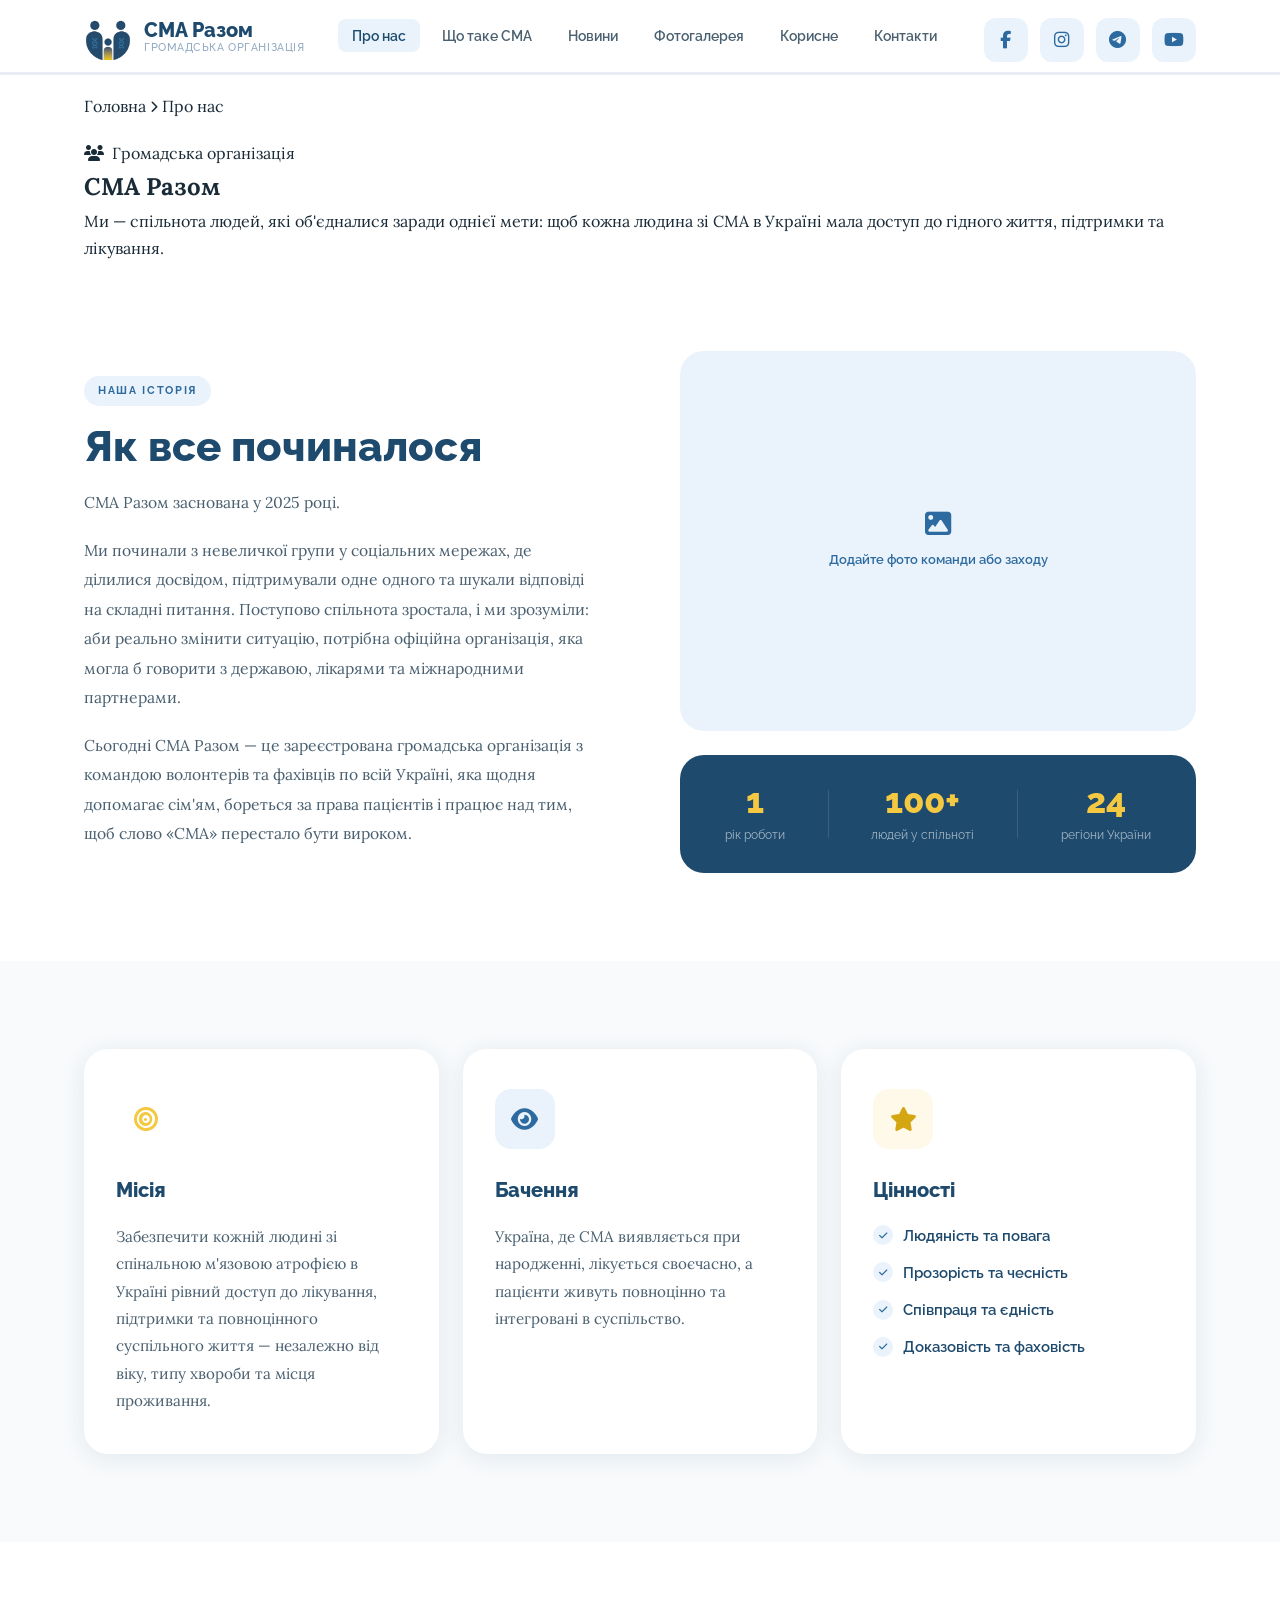
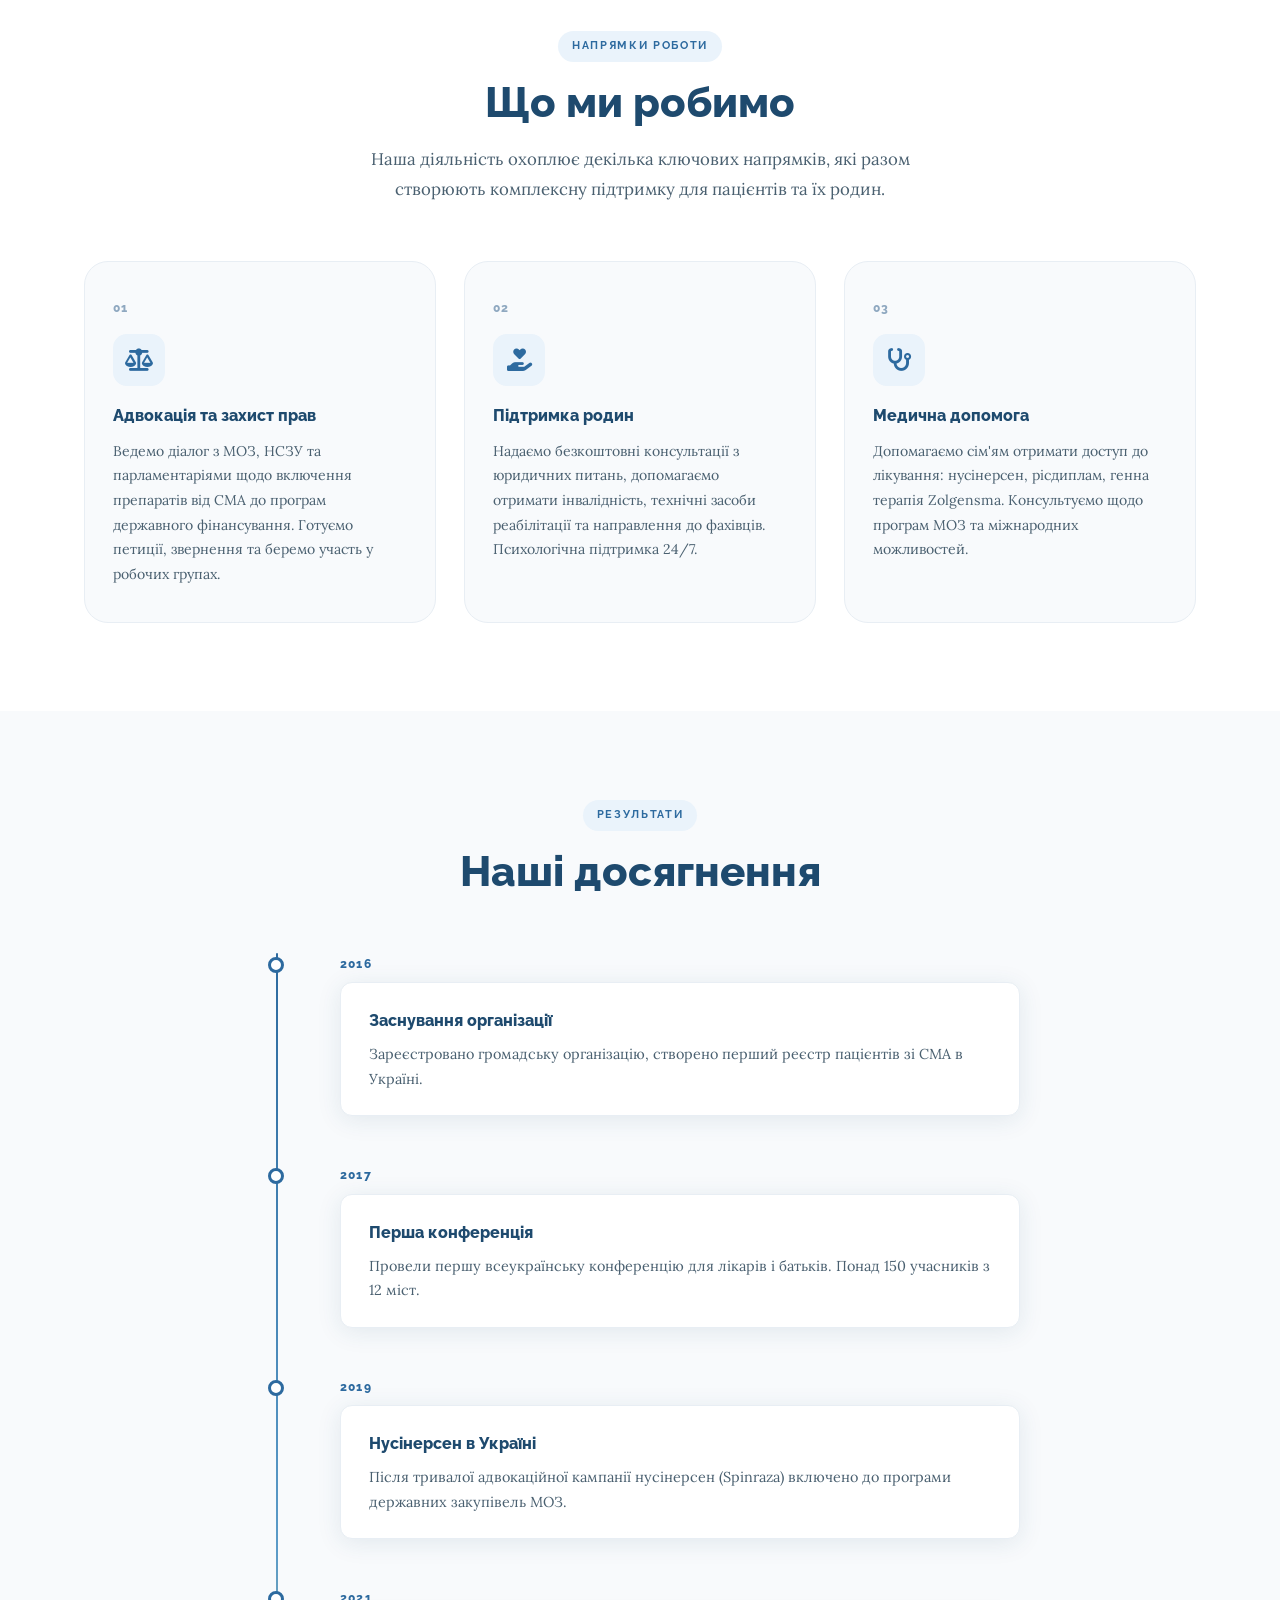
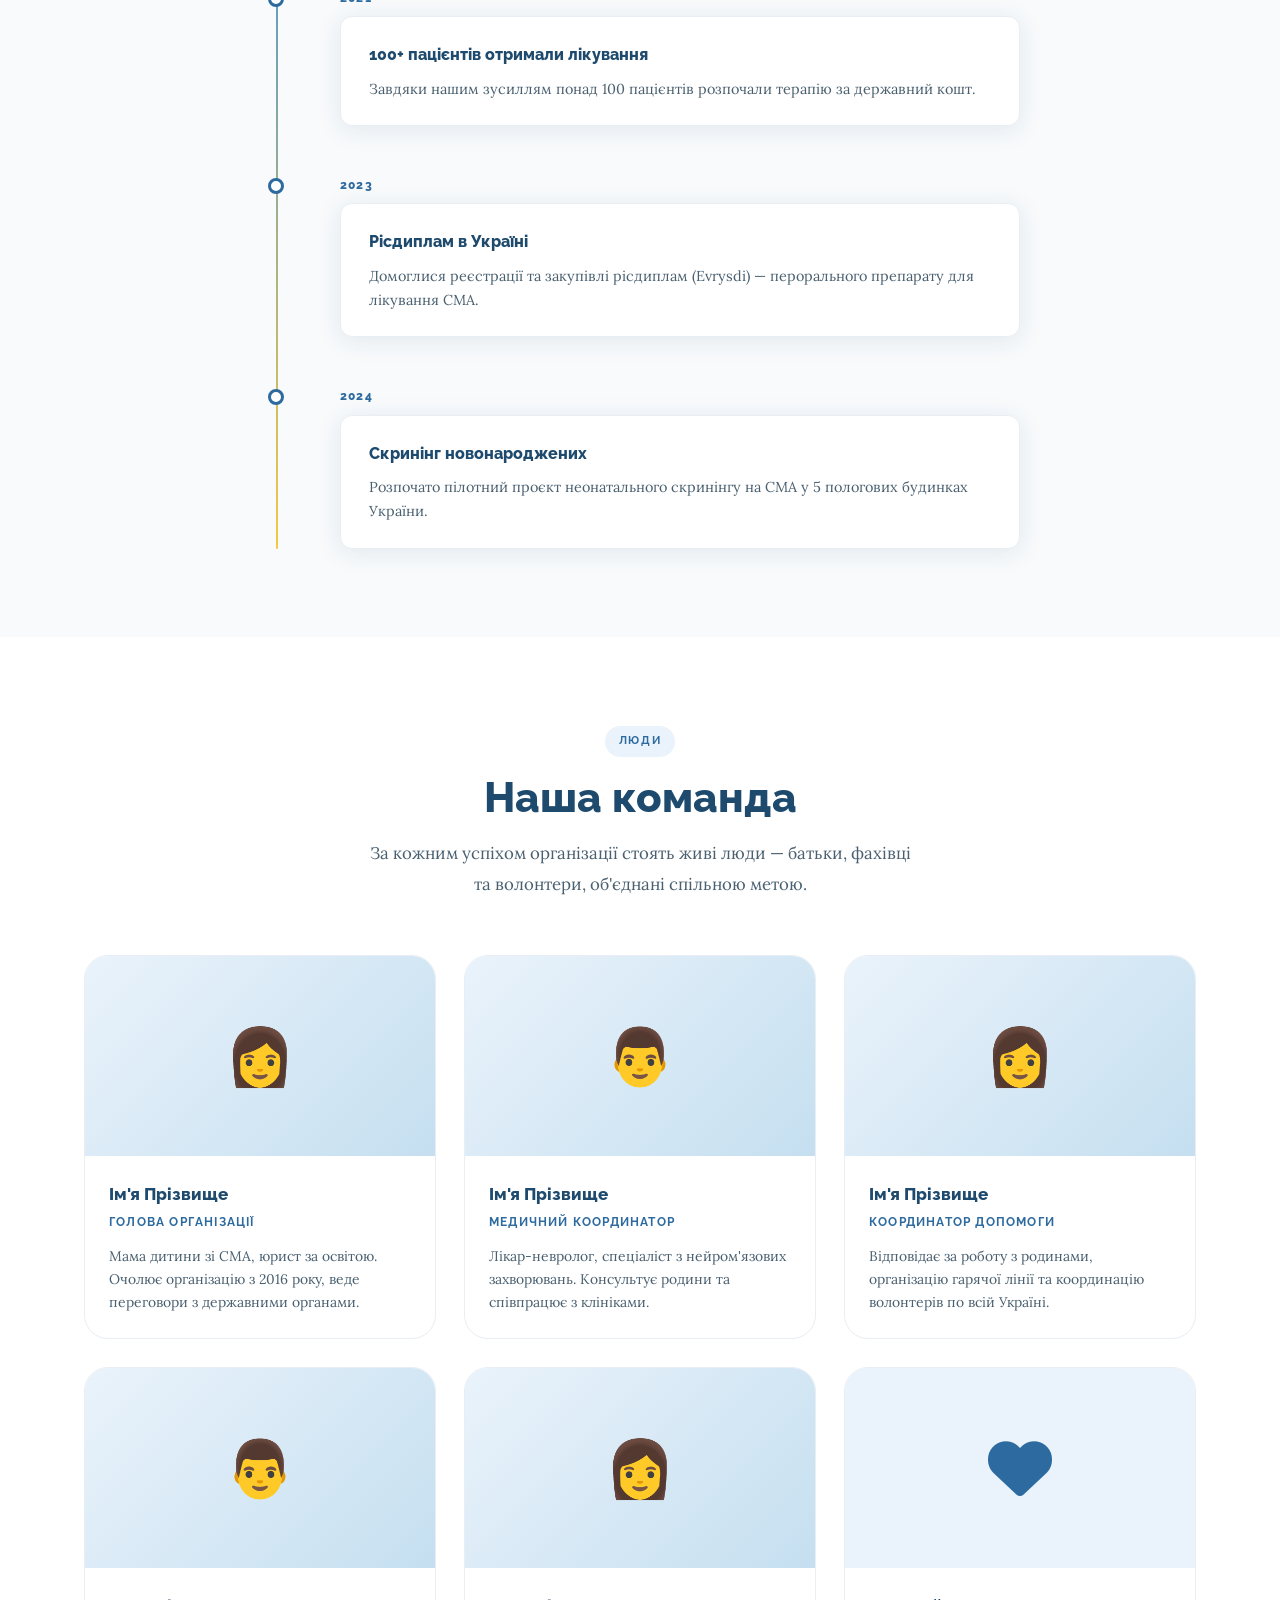
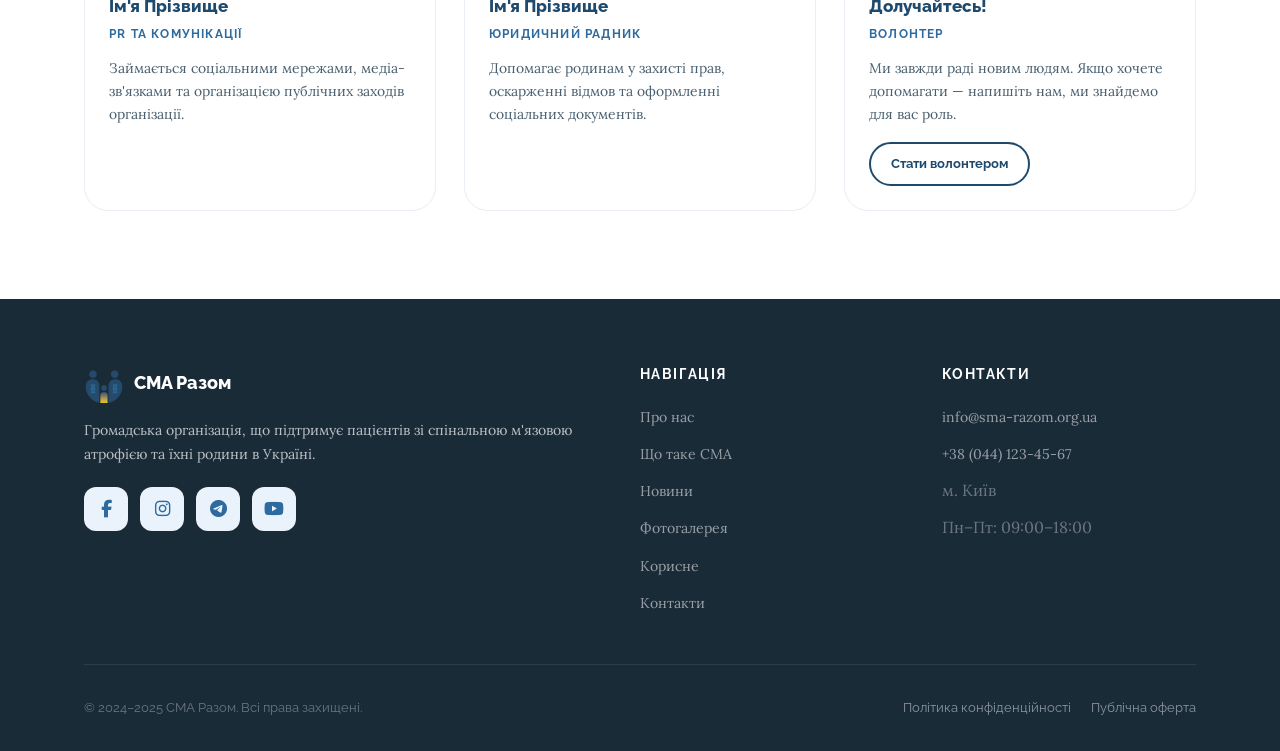
==== about.html @ 7fe9291b "Add files via upload" ====
<!DOCTYPE html>
<html lang="uk">
<head>
  <meta charset="UTF-8" />
  <link rel="icon" type="image/x-icon" href="images/favicon.ico" />
  <link rel="icon" type="image/png" sizes="32x32" href="images/favicon-32.png" />
  <link rel="icon" type="image/png" sizes="16x16" href="images/favicon-16.png" />
  <link rel="apple-touch-icon" href="images/apple-touch-icon.png" />
  <meta name="viewport" content="width=device-width, initial-scale=1.0" />
  <meta name="description" content="Про організацію СМА Разом — наша місія, команда, партнери та цінності." />
  <title>Про нас — СМА Разом</title>
  <link rel="stylesheet" href="css/main.css" />
  <link rel="stylesheet" href="https://cdnjs.cloudflare.com/ajax/libs/font-awesome/6.5.0/css/all.min.css" />
</head>
<body>

  <!-- HEADER -->
  <header class="header" id="header">
    <div class="container">
      <nav class="nav">
        <a href="index.html" class="nav-logo">
          <img src="images/logo.png" alt="СМА Разом" />
          <div class="nav-logo-text">
            СМА Разом
            <span>Громадська організація</span>
          </div>
        </a>
        <ul class="nav-links">
          <li><a href="about.html" class="current">Про нас</a></li>
          <li><a href="sma.html">Що таке СМА</a></li>
          <li><a href="news.html">Новини</a></li>
          <li><a href="gallery.html">Фотогалерея</a></li>
          <li><a href="useful.html">Корисне</a></li>
          <li><a href="contacts.html">Контакти</a></li>
        </ul>
          <div class="social-links">
            <a href="#" class="social-link"><i class="fa-brands fa-facebook-f"></i></a>
            <a href="#" class="social-link"><i class="fa-brands fa-instagram"></i></a>
            <a href="#" class="social-link"><i class="fa-brands fa-telegram"></i></a>
            <a href="#" class="social-link"><i class="fa-brands fa-youtube"></i></a>
          </div>
        <button class="nav-burger" aria-label="Меню">
          <span></span><span></span><span></span>
        </button>
      </nav>
    </div>
  </header>

  <div class="mobile-menu">
    <button class="mobile-menu-close">&times;</button>
    <div class="social-links">
      <a href="#" class="social-link" title="Facebook"><i class="fa-brands fa-facebook-f"></i></a>
      <a href="#" class="social-link" title="Instagram"><i class="fa-brands fa-instagram"></i></a>
      <a href="#" class="social-link" title="Telegram"><i class="fa-brands fa-telegram"></i></a>
      <a href="#" class="social-link" title="YouTube"><i class="fa-brands fa-youtube"></i></a>
    </div>
    <a href="about.html">Про нас</a>
    <a href="sma.html">Що таке СМА</a>
    <a href="news.html">Новини</a>
    <a href="gallery.html">Фотогалерея</a>
    <a href="useful.html">Корисне</a>
    <a href="contacts.html">Контакти</a>
  </div>

  <main>

    <!-- PAGE HERO -->
    <section class="page-hero">
      <div class="container">
        <div class="page-hero-inner">
          <div class="breadcrumb">
            <a href="index.html">Головна</a>
            <span><i class="fa-solid fa-chevron-right fa-xs"></i></span>
            <span>Про нас</span>
          </div>
          <div class="page-hero-tag">
            <i class="fa-solid fa-users"></i>&nbsp; Громадська організація
          </div>
          <h1>СМА Разом</h1>
          <p class="page-hero-lead">
            Ми — спільнота людей, які об'єдналися заради однієї мети: щоб кожна людина зі СМА в Україні мала доступ до гідного життя, підтримки та лікування.
          </p>
        </div>
      </div>
    </section>

    <!-- INTRO -->
    <section class="about-intro">
      <div class="container">
        <div class="about-intro-grid">
          <div class="about-intro-text" data-aos>
            <div class="section-tag">Наша історія</div>
            <h2 class="section-title">Як все починалося</h2>
            <p>СМА Разом заснована у 2025 році.</p>
            <p>Ми починали з невеличкої групи у соціальних мережах, де ділилися досвідом, підтримували одне одного та шукали відповіді на складні питання. Поступово спільнота зростала, і ми зрозуміли: аби реально змінити ситуацію, потрібна офіційна організація, яка могла б говорити з державою, лікарями та міжнародними партнерами.</p>
            <p>Сьогодні СМА Разом — це зареєстрована громадська організація з командою волонтерів та фахівців по всій Україні, яка щодня допомагає сім'ям, бореться за права пацієнтів і працює над тим, щоб слово «СМА» перестало бути вироком.</p>
          </div>
          <div class="about-intro-visual" data-aos data-aos-delay="200">
            <div class="about-intro-img">
              <!-- Замініть на реальне фото: <img src="images/about-photo.jpg" alt="..."> -->
              <div class="img-placeholder">
                <i class="fa-solid fa-image fa-2x"></i>
                <span>Додайте фото команди або заходу</span>
              </div>
            </div>
            <div class="about-stats-card">
              <div class="about-stat">
                <div class="about-stat-num" data-count="1" data-suffix="">1</div>
                <div class="about-stat-label">рік роботи</div>
              </div>
              <div class="about-stat-divider"></div>
              <div class="about-stat">
                <div class="about-stat-num" data-count="100" data-suffix="+">100+</div>
                <div class="about-stat-label">людей у спільноті</div>
              </div>
              <div class="about-stat-divider"></div>
              <div class="about-stat">
                <div class="about-stat-num" data-count="24" data-suffix="">24</div>
                <div class="about-stat-label">регіони України</div>
              </div>
            </div>
          </div>
        </div>
      </div>
    </section>

    <!-- МІСІЯ / БАЧЕННЯ / ЦІННОСТІ -->
    <section class="mission-section">
      <div class="container">
        <div class="mission-grid">
          <div class="mission-card" data-aos>
            <div class="mission-icon"><i class="fa-solid fa-bullseye"></i></div>
            <h3>Місія</h3>
            <p>Забезпечити кожній людині зі спінальною м'язовою атрофією в Україні рівний доступ до лікування, підтримки та повноцінного суспільного життя — незалежно від віку, типу хвороби та місця проживання.</p>
          </div>
          <div class="mission-card" data-aos data-aos-delay="100">
            <div class="mission-icon mission-icon--light"><i class="fa-solid fa-eye"></i></div>
            <h3>Бачення</h3>
            <p>Україна, де СМА виявляється при народженні, лікується своєчасно, а пацієнти живуть повноцінно та інтегровані в суспільство.</p>
          </div>
          <div class="mission-card" data-aos data-aos-delay="200">
            <div class="mission-icon mission-icon--gold"><i class="fa-solid fa-star"></i></div>
            <h3>Цінності</h3>
            <ul class="mission-values-list">
              <li><i class="fa-solid fa-check"></i> Людяність та повага</li>
              <li><i class="fa-solid fa-check"></i> Прозорість та чесність</li>
              <li><i class="fa-solid fa-check"></i> Співпраця та єдність</li>
              <li><i class="fa-solid fa-check"></i> Доказовість та фаховість</li>
            </ul>
          </div>
        </div>
      </div>
    </section>

    <!-- ЩО МИ РОБИМО -->
    <section class="what-we-do">
      <div class="container">
        <div class="section-center" data-aos>
          <div class="section-tag">Напрямки роботи</div>
          <h2 class="section-title">Що ми робимо</h2>
          <p class="section-lead" style="margin: 0 auto;">
            Наша діяльність охоплює декілька ключових напрямків, які разом створюють комплексну підтримку для пацієнтів та їх родин.
          </p>
        </div>
        <div class="directions-grid">
          <div class="direction-card" data-aos>
            <div class="direction-num">01</div>
            <div class="direction-icon"><i class="fa-solid fa-scale-balanced"></i></div>
            <h3>Адвокація та захист прав</h3>
            <p>Ведемо діалог з МОЗ, НСЗУ та парламентаріями щодо включення препаратів від СМА до програм державного фінансування. Готуємо петиції, звернення та беремо участь у робочих групах.</p>
          </div>
          <div class="direction-card" data-aos data-aos-delay="100">
            <div class="direction-num">02</div>
            <div class="direction-icon"><i class="fa-solid fa-hand-holding-heart"></i></div>
            <h3>Підтримка родин</h3>
            <p>Надаємо безкоштовні консультації з юридичних питань, допомагаємо отримати інвалідність, технічні засоби реабілітації та направлення до фахівців. Психологічна підтримка 24/7.</p>
          </div>
          <div class="direction-card" data-aos data-aos-delay="200">
            <div class="direction-num">03</div>
            <div class="direction-icon"><i class="fa-solid fa-stethoscope"></i></div>
            <h3>Медична допомога</h3>
            <p>Допомагаємо сім'ям отримати доступ до лікування: нусінерсен, рісдиплам, генна терапія Zolgensma. Консультуємо щодо програм МОЗ та міжнародних можливостей.</p>
          </div>
        </div>
      </div>
    </section>

    <!-- ДОСЯГНЕННЯ / ТАЙМЛАЙН -->
    <section class="achievements">
      <div class="container">
        <div class="section-center" data-aos>
          <div class="section-tag">Результати</div>
          <h2 class="section-title">Наші досягнення</h2>
        </div>
        <div class="timeline">
          <div class="timeline-item" data-aos>
            <div class="timeline-dot"></div>
            <div class="timeline-year">2016</div>
            <div class="timeline-content">
              <h4>Заснування організації</h4>
              <p>Зареєстровано громадську організацію, створено перший реєстр пацієнтів зі СМА в Україні.</p>
            </div>
          </div>
          <div class="timeline-item" data-aos>
            <div class="timeline-dot"></div>
            <div class="timeline-year">2017</div>
            <div class="timeline-content">
              <h4>Перша конференція</h4>
              <p>Провели першу всеукраїнську конференцію для лікарів і батьків. Понад 150 учасників з 12 міст.</p>
            </div>
          </div>
          <div class="timeline-item" data-aos>
            <div class="timeline-dot"></div>
            <div class="timeline-year">2019</div>
            <div class="timeline-content">
              <h4>Нусінерсен в Україні</h4>
              <p>Після тривалої адвокаційної кампанії нусінерсен (Spinraza) включено до програми державних закупівель МОЗ.</p>
            </div>
          </div>
          <div class="timeline-item" data-aos>
            <div class="timeline-dot"></div>
            <div class="timeline-year">2021</div>
            <div class="timeline-content">
              <h4>100+ пацієнтів отримали лікування</h4>
              <p>Завдяки нашим зусиллям понад 100 пацієнтів розпочали терапію за державний кошт.</p>
            </div>
          </div>
          <div class="timeline-item" data-aos>
            <div class="timeline-dot"></div>
            <div class="timeline-year">2023</div>
            <div class="timeline-content">
              <h4>Рісдиплам в Україні</h4>
              <p>Домоглися реєстрації та закупівлі рісдиплам (Evrysdi) — перорального препарату для лікування СМА.</p>
            </div>
          </div>
          <div class="timeline-item" data-aos>
            <div class="timeline-dot"></div>
            <div class="timeline-year">2024</div>
            <div class="timeline-content">
              <h4>Скринінг новонароджених</h4>
              <p>Розпочато пілотний проєкт неонатального скринінгу на СМА у 5 пологових будинках України.</p>
            </div>
          </div>
        </div>
      </div>
    </section>

    <!-- КОМАНДА -->
    <section class="team-section">
      <div class="container">
        <div class="section-center" data-aos>
          <div class="section-tag">Люди</div>
          <h2 class="section-title">Наша команда</h2>
          <p class="section-lead" style="margin: 0 auto;">За кожним успіхом організації стоять живі люди — батьки, фахівці та волонтери, об'єднані спільною метою.</p>
        </div>
        <div class="team-grid">
          <div class="team-card" data-aos>
            <div class="team-card-photo">
              <!-- <img src="images/team-1.jpg" alt="Ім'я Прізвище"> -->
              👩
            </div>
            <div class="team-card-body">
              <div class="team-card-name">Ім'я Прізвище</div>
              <div class="team-card-role">Голова організації</div>
              <div class="team-card-bio">Мама дитини зі СМА, юрист за освітою. Очолює організацію з 2016 року, веде переговори з державними органами.</div>
            </div>
          </div>
          <div class="team-card" data-aos data-aos-delay="100">
            <div class="team-card-photo">👨</div>
            <div class="team-card-body">
              <div class="team-card-name">Ім'я Прізвище</div>
              <div class="team-card-role">Медичний координатор</div>
              <div class="team-card-bio">Лікар-невролог, спеціаліст з нейром'язових захворювань. Консультує родини та співпрацює з клініками.</div>
            </div>
          </div>
          <div class="team-card" data-aos data-aos-delay="200">
            <div class="team-card-photo">👩</div>
            <div class="team-card-body">
              <div class="team-card-name">Ім'я Прізвище</div>
              <div class="team-card-role">Координатор допомоги</div>
              <div class="team-card-bio">Відповідає за роботу з родинами, організацію гарячої лінії та координацію волонтерів по всій Україні.</div>
            </div>
          </div>
          <div class="team-card" data-aos data-aos-delay="100">
            <div class="team-card-photo">👨</div>
            <div class="team-card-body">
              <div class="team-card-name">Ім'я Прізвище</div>
              <div class="team-card-role">PR та комунікації</div>
              <div class="team-card-bio">Займається соціальними мережами, медіа-зв'язками та організацією публічних заходів організації.</div>
            </div>
          </div>
          <div class="team-card" data-aos data-aos-delay="200">
            <div class="team-card-photo">👩</div>
            <div class="team-card-body">
              <div class="team-card-name">Ім'я Прізвище</div>
              <div class="team-card-role">Юридичний радник</div>
              <div class="team-card-bio">Допомагає родинам у захисті прав, оскарженні відмов та оформленні соціальних документів.</div>
            </div>
          </div>
          <div class="team-card team-card--join" data-aos data-aos-delay="300">
            <div class="team-card-photo team-card-photo--join">
              <i class="fa-solid fa-heart fa-2x"></i>
            </div>
            <div class="team-card-body">
              <div class="team-card-name">Долучайтесь!</div>
              <div class="team-card-role">Волонтер</div>
              <div class="team-card-bio">Ми завжди раді новим людям. Якщо хочете допомагати — напишіть нам, ми знайдемо для вас роль.</div>
              <a href="contacts.html" class="btn btn-outline btn-sm">Стати волонтером</a>
            </div>
          </div>
        </div>
      </div>
    </section>

    <!-- ПАРТНЕРИ 
         <section class="partners-section">
      <div class="container">
        <div class="section-center" data-aos>
          <div class="section-tag">Партнерство</div>
          <h2 class="section-title">Наші партнери</h2>
          <p class="section-lead" style="margin: 0 auto;">Ми вдячні організаціям і установам, які підтримують нашу роботу.</p>
        </div>
        <div class="partners-grid" data-aos>
          <div class="partner-logo">МОЗ України</div>
          <div class="partner-logo">НСЗУ</div>
          <div class="partner-logo">SMA Europe</div>
          <div class="partner-logo">Cure SMA</div>
          <div class="partner-logo">European SMA Alliance</div>
          <div class="partner-logo">Biogen Ukraine</div>
          <div class="partner-logo">Roche Ukraine</div>
          <div class="partner-logo">Новартіс Україна</div>
        </div>
        <p class="partners-note" data-aos>
          Хочете стати партнером? <a href="contacts.html">Напишіть нам</a> — разом ми зробимо більше.
        </p>
      </div>
    </section>
    
    -->

    <!-- CTA
     <section class="about-cta">
      <div class="container">
        <div class="about-cta-inner" data-aos>
          <div>
            <h2>Разом ми <em>сильніші</em></h2>
            <p>Кожен може зробити внесок — часом, знаннями або підтримкою. Приєднуйтесь до нашої спільноти.</p>
          </div>
          <div class="about-cta-actions">
            <a href="donate.html" class="btn btn-gold"><i class="fa-solid fa-heart"></i> Підтримати нас</a>
            <a href="contacts.html" class="btn btn-white">Зв'язатися з нами</a>
          </div>
        </div>
      </div>
    </section> 
    
    -->

  </main>

  <!-- FOOTER -->
  <footer class="footer">
    <div class="container">
      <div class="footer-top">
        <div class="footer-brand">
          <div class="footer-logo">
            <img src="images/logo.png" alt="СМА Разом" />
            <div class="footer-logo-name">СМА Разом</div>
          </div>
          <p class="footer-desc">Громадська організація, що підтримує пацієнтів зі спінальною м'язовою атрофією та їхні родини в Україні.</p>
          <div class="social-links">
            <a href="#" class="social-link"><i class="fa-brands fa-facebook-f"></i></a>
            <a href="#" class="social-link"><i class="fa-brands fa-instagram"></i></a>
            <a href="#" class="social-link"><i class="fa-brands fa-telegram"></i></a>
            <a href="#" class="social-link"><i class="fa-brands fa-youtube"></i></a>
          </div>
        </div>
        <div>
          <div class="footer-col-title">Навігація</div>
          <ul class="footer-links">
            <li><a href="about.html">Про нас</a></li>
            <li><a href="sma.html">Що таке СМА</a></li>
            <li><a href="news.html">Новини</a></li>
            <li><a href="gallery.html">Фотогалерея</a></li>
            <li><a href="useful.html">Корисне</a></li>
            <li><a href="contacts.html">Контакти</a></li>
          </ul>
        </div>
        <div>
          <div class="footer-col-title">Контакти</div>
          <ul class="footer-links">
            <li><a href="mailto:info@sma-razom.org.ua">info@sma-razom.org.ua</a></li>
            <li><a href="tel:+380441234567">+38 (044) 123-45-67</a></li>
            <li style="color:rgba(255,255,255,0.35)">м. Київ</li>
            <li style="color:rgba(255,255,255,0.35)">Пн–Пт: 09:00–18:00</li>
          </ul>
        </div>
      </div>
      <div class="footer-bottom">
        <span>© 2024–2025 СМА Разом. Всі права захищені.</span>
        <div style="display:flex;gap:20px">
          <a href="#">Політика конфіденційності</a>
          <a href="#">Публічна оферта</a>
        </div>
      </div>
    </div>
  </footer>

  <button class="scroll-top" aria-label="Вгору"><i class="fa-solid fa-arrow-up"></i></button>
  <script src="js/main.js"></script>
</body>
</html>
---- css/main.css ----
/* ==========================================
   СМА Разом — Головна сторінка
   style.css
   ========================================== */

/* === FONTS === */
@import url('https://fonts.googleapis.com/css2?family=Raleway:wght@400;500;600;700;800&family=Lora:ital,wght@0,400;0,600;1,400&display=swap');

/* === CSS VARIABLES === */
:root {
  --blue-dark:   #1E4A6E;
  --blue-mid:    #2D6A9F;
  --blue-light:  #5B9BC8;
  --blue-pale:   #EAF3FB;
  --gold:        #F5C842;
  --gold-dark:   #D4A612;
  --white:       #FFFFFF;
  --off-white:   #F8FAFC;
  --gray-light:  #E8EEF4;
  --gray-mid:    #8FA8C0;
  --gray-text:   #4A6070;
  --dark:        #1A2B38;

  --font-head:   'Raleway', sans-serif;
  --font-body:   'Lora', serif;

  --radius:      12px;
  --radius-lg:   24px;
  --shadow:      0 4px 24px rgba(30, 74, 110, 0.10);
  --shadow-md:   0 8px 40px rgba(30, 74, 110, 0.15);
  --transition:  0.3s ease;
}

/* === RESET === */
*, *::before, *::after { box-sizing: border-box; margin: 0; padding: 0; }
html { scroll-behavior: smooth; font-size: 16px; }
body {
  font-family: var(--font-body);
  color: var(--dark);
  background: var(--white);
  line-height: 1.7;
  overflow-x: hidden;
}
img { max-width: 100%; display: block; }
a { text-decoration: none; color: inherit; }
ul { list-style: none; }

/* === UTILITY === */
.container {
  max-width: 1160px;
  margin: 0 auto;
  padding: 0 24px;
}
.section-tag {
  display: inline-block;
  font-family: var(--font-head);
  font-size: 11px;
  font-weight: 700;
  letter-spacing: 0.15em;
  text-transform: uppercase;
  color: var(--blue-mid);
  background: var(--blue-pale);
  padding: 6px 14px;
  border-radius: 100px;
  margin-bottom: 16px;
}
.section-title {
  font-family: var(--font-head);
  font-size: clamp(1.8rem, 3.5vw, 2.6rem);
  font-weight: 800;
  color: var(--blue-dark);
  line-height: 1.2;
  margin-bottom: 16px;
}
.section-lead {
  font-size: 1.05rem;
  color: var(--gray-text);
  max-width: 560px;
  line-height: 1.8;
}
.btn {
  display: inline-flex;
  align-items: center;
  gap: 8px;
  font-family: var(--font-head);
  font-weight: 700;
  font-size: 0.95rem;
  padding: 14px 28px;
  border-radius: 100px;
  border: none;
  cursor: pointer;
  transition: var(--transition);
  text-decoration: none;
}
.btn-primary {
  background: var(--blue-dark);
  color: var(--white);
}
.btn-primary:hover { background: var(--blue-mid); transform: translateY(-2px); box-shadow: var(--shadow-md); }
.btn-gold {
  background: var(--gold);
  color: var(--blue-dark);
}
.btn-gold:hover { background: var(--gold-dark); transform: translateY(-2px); box-shadow: 0 8px 30px rgba(245,200,66,0.4); }
.btn-outline {
  background: transparent;
  color: var(--blue-dark);
  border: 2px solid var(--blue-dark);
}
.btn-outline:hover { background: var(--blue-dark); color: var(--white); transform: translateY(-2px); }

/* ==========================================
   HEADER / NAV
   ========================================== */
.header {
  position: sticky;
  top: 0;
  z-index: 100;
  background: rgba(255,255,255,0.95);
  backdrop-filter: blur(12px);
  border-bottom: 1px solid var(--gray-light);
  transition: box-shadow var(--transition);
}
.header.scrolled { box-shadow: var(--shadow); }
.nav {
  display: flex;
  align-items: center;
  justify-content: space-between;
  height: 72px;
}
.nav-logo {
  display: flex;
  align-items: center;
  gap: 12px;
}
.nav-logo img {
  width: 48px;
  height: 48px;
  object-fit: contain;
}
.nav-logo-text {
  font-family: var(--font-head);
  font-weight: 800;
  font-size: 1.25rem;
  color: var(--blue-dark);
  line-height: 1.1;
}
.nav-logo-text span {
  display: block;
  font-size: 0.7rem;
  font-weight: 500;
  color: var(--gray-mid);
  letter-spacing: 0.05em;
  text-transform: uppercase;
}
.nav-links {
  display: flex;
  align-items: center;
  gap: 8px;
}
.nav-links a {
  font-family: var(--font-head);
  font-weight: 600;
  font-size: 0.9rem;
  color: var(--gray-text);
  padding: 8px 14px;
  border-radius: 8px;
  transition: var(--transition);
}
.nav-links a:hover,
.nav-links a.current { color: var(--blue-dark); background: var(--blue-pale); }
.nav-cta { margin-left: 8px; padding: 10px 22px !important; font-size: 0.88rem !important; }
.nav-burger {
  display: none;
  flex-direction: column;
  gap: 5px;
  cursor: pointer;
  padding: 8px;
}
.nav-burger span {
  display: block;
  width: 24px;
  height: 2px;
  background: var(--blue-dark);
  border-radius: 2px;
  transition: var(--transition);
}

/* Mobile nav */
.mobile-menu {
  display: none;
  position: fixed;
  inset: 0;
  background: var(--white);
  z-index: 200;
  flex-direction: column;
  align-items: center;
  justify-content: center;
  gap: 24px;
}
.mobile-menu.open { display: flex; }
.mobile-menu a {
  font-family: var(--font-head);
  font-weight: 700;
  font-size: 1.4rem;
  color: var(--blue-dark);
}
.mobile-menu-close {
  position: absolute;
  top: 24px;
  right: 24px;
  font-size: 3rem;
  cursor: pointer;
  color: var(--blue-dark);
  background: none;
  border: none;
}

/* ==========================================
   HERO
   ========================================== */
.hero {
  background: linear-gradient(135deg, var(--blue-dark) 0%, #1a3d5c 50%, #0f2a42 100%);
  color: var(--white);
  padding: 100px 0 80px;
  position: relative;
  overflow: hidden;
}
.hero::before {
  content: '';
  position: absolute;
  top: -80px; right: -80px;
  width: 480px; height: 480px;
  background: radial-gradient(circle, rgba(245,200,66,0.12) 0%, transparent 70%);
  border-radius: 50%;
}
.hero::after {
  content: '';
  position: absolute;
  bottom: -120px; left: -60px;
  width: 400px; height: 400px;
  background: radial-gradient(circle, rgba(91,155,200,0.15) 0%, transparent 70%);
  border-radius: 50%;
}
.hero-inner {
  display: grid;
  grid-template-columns: 1fr 1fr;
  gap: 60px;
  align-items: center;
  position: relative;
  z-index: 1;
}
.hero-tag {
  display: inline-block;
  font-family: var(--font-head);
  font-size: 11px;
  font-weight: 700;
  letter-spacing: 0.15em;
  text-transform: uppercase;
  color: var(--gold);
  background: rgba(245,200,66,0.12);
  border: 1px solid rgba(245,200,66,0.3);
  padding: 6px 14px;
  border-radius: 100px;
  margin-bottom: 24px;
}
.hero h1 {
  font-family: var(--font-head);
  font-size: clamp(2.2rem, 4.5vw, 3.4rem);
  font-weight: 800;
  line-height: 1.15;
  margin-bottom: 20px;
}
.hero h1 em {
  font-style: normal;
  color: var(--gold);
}
.hero-lead {
  font-size: 1.08rem;
  color: rgba(255,255,255,0.8);
  line-height: 1.8;
  margin-bottom: 36px;
  max-width: 480px;
}
.hero-actions { display: flex; gap: 14px; flex-wrap: wrap; }
.hero-stats {
  display: flex;
  gap: 32px;
  margin-top: 48px;
  padding-top: 32px;
  border-top: 1px solid rgba(255,255,255,0.1);
}
.hero-stat-num {
  font-family: var(--font-head);
  font-size: 2rem;
  font-weight: 800;
  color: var(--gold);
  line-height: 1;
}
.hero-stat-label {
  font-size: 0.82rem;
  color: rgba(255,255,255,0.6);
  margin-top: 4px;
}
.hero-visual {
  display: flex;
  justify-content: center;
  align-items: center;
}
.hero-logo-wrap {
  width: 280px;
  height: 280px;
  background: rgba(255,255,255,0.06);
  border: 1px solid rgba(255,255,255,0.1);
  border-radius: 50%;
  display: flex;
  align-items: center;
  justify-content: center;
  animation: float 6s ease-in-out infinite;
}
.hero-logo-wrap img {
  width: 200px;
  height: 200px;
  object-fit: contain;
}
@keyframes float {
  0%, 100% { transform: translateY(0); }
  50% { transform: translateY(-16px); }
}

/* ==========================================
   ABOUT
   ========================================== */
.about { padding: 100px 0; background: var(--white); }
.about-inner {
  display: grid;
  grid-template-columns: 1fr 1fr;
  gap: 80px;
  align-items: center;
}
.about-img-wrap {
  position: relative;
}
.about-img-main {
  border-radius: var(--radius-lg);
  overflow: hidden;
  background: var(--blue-pale);
  height: 420px;
  display: flex;
  align-items: center;
  justify-content: center;
}
.about-img-placeholder {
  width: 100%;
  height: 100%;
  background: linear-gradient(135deg, var(--blue-pale), #d0e8f5);
  border-radius: var(--radius-lg);
  display: flex;
  flex-direction: column;
  align-items: center;
  justify-content: center;
  gap: 12px;
  color: var(--blue-mid);
  font-family: var(--font-head);
  font-size: 0.85rem;
  font-weight: 600;
}
.about-img-placeholder svg { opacity: 0.4; }
.about-badge {
  position: absolute;
  bottom: -20px;
  right: -20px;
  background: var(--gold);
  color: var(--blue-dark);
  font-family: var(--font-head);
  font-weight: 800;
  padding: 20px 24px;
  border-radius: var(--radius);
  box-shadow: var(--shadow-md);
  text-align: center;
}
.about-badge-num { font-size: 2rem; line-height: 1; }
.about-badge-text { font-size: 0.75rem; margin-top: 4px; }
.about-values {
  display: grid;
  grid-template-columns: 1fr 1fr;
  gap: 16px;
  margin-top: 32px;
}
.about-value {
  background: var(--off-white);
  border-radius: var(--radius);
  padding: 20px;
  border-left: 3px solid var(--blue-mid);
}
.about-value-icon { font-size: 1.5rem; margin-bottom: 8px; }
.about-value-title {
  font-family: var(--font-head);
  font-weight: 700;
  font-size: 0.9rem;
  color: var(--blue-dark);
  margin-bottom: 4px;
}
.about-value-text { font-size: 0.83rem; color: var(--gray-text); line-height: 1.6; }

/* ==========================================
   WHAT IS SMA
   ========================================== */
.sma { padding: 100px 0; background: var(--off-white); }
.sma-header { text-align: center; margin-bottom: 64px; }
.sma-header .section-lead { margin: 0 auto; }
.sma-grid {
  display: grid;
  grid-template-columns: repeat(3, 1fr);
  gap: 24px;
  margin-bottom: 56px;
}
.sma-card {
  background: var(--white);
  border-radius: var(--radius-lg);
  padding: 36px 28px;
  box-shadow: var(--shadow);
  transition: var(--transition);
  position: relative;
  overflow: hidden;
}
.sma-card::before {
  content: '';
  position: absolute;
  top: 0; left: 0; right: 0;
  height: 4px;
  background: linear-gradient(90deg, var(--blue-mid), var(--blue-light));
}
.sma-card:hover { transform: translateY(-6px); box-shadow: var(--shadow-md); }
.sma-card-icon {
  width: 56px;
  height: 56px;
  background: var(--blue-pale);
  border-radius: 14px;
  display: flex;
  align-items: center;
  justify-content: center;
  font-size: 1.6rem;
  margin-bottom: 20px;
}
.sma-card-title {
  font-family: var(--font-head);
  font-weight: 700;
  font-size: 1.05rem;
  color: var(--blue-dark);
  margin-bottom: 10px;
}
.sma-card-text { font-size: 0.9rem; color: var(--gray-text); line-height: 1.7; }
.sma-types {
  background: var(--white);
  border-radius: var(--radius-lg);
  padding: 48px;
  box-shadow: var(--shadow);
}
.sma-types-title {
  font-family: var(--font-head);
  font-weight: 800;
  font-size: 1.3rem;
  color: var(--blue-dark);
  margin-bottom: 32px;
  text-align: center;
}
.sma-types-grid {
  display: grid;
  grid-template-columns: repeat(5, 1fr);
  gap: 20px;
}
.sma-type {
  text-align: center;
  padding: 24px 16px;
  border-radius: var(--radius);
  background: var(--off-white);
  border: 2px solid transparent;
  transition: var(--transition);
}
.sma-type:hover { border-color: var(--blue-light); background: var(--blue-pale); }
.sma-type-num {
  font-family: var(--font-head);
  font-size: 1.8rem;
  font-weight: 800;
  color: var(--blue-mid);
}
.sma-type-name {
  font-family: var(--font-head);
  font-weight: 700;
  font-size: 0.88rem;
  color: var(--blue-dark);
  margin: 6px 0;
}
.sma-type-desc { font-size: 0.78rem; color: var(--gray-text); line-height: 1.5; }

/* ==========================================
   NEWS
   ========================================== */
.news { padding: 100px 0; background: var(--white); }
.news-header {
  display: flex;
  align-items: flex-end;
  justify-content: space-between;
  margin-bottom: 48px;
  flex-wrap: wrap;
  gap: 16px;
}
.news-grid {
  display: grid;
  grid-template-columns: 2fr 1fr 1fr;
  gap: 24px;
}
.news-card {
  background: var(--white);
  border-radius: var(--radius-lg);
  overflow: hidden;
  border: 1px solid var(--gray-light);
  transition: var(--transition);
}
.news-card:hover { box-shadow: var(--shadow-md); transform: translateY(-4px); }
.news-card-img {
  background: linear-gradient(135deg, var(--blue-pale), #c5dff0);
  height: 200px;
  display: flex;
  align-items: center;
  justify-content: center;
  color: var(--blue-mid);
  font-size: 2.5rem;
}
.news-card.featured .news-card-img { height: 280px; }
.news-card-body { padding: 24px; }
.news-card-cat {
  font-family: var(--font-head);
  font-size: 10px;
  font-weight: 700;
  letter-spacing: 0.12em;
  text-transform: uppercase;
  color: var(--blue-mid);
  margin-bottom: 10px;
}
.news-card-title {
  font-family: var(--font-head);
  font-weight: 700;
  font-size: 1rem;
  color: var(--blue-dark);
  line-height: 1.4;
  margin-bottom: 10px;
}
.news-card.featured .news-card-title { font-size: 1.3rem; }
.news-card-text {
  font-size: 0.87rem;
  color: var(--gray-text);
  line-height: 1.6;
  margin-bottom: 16px;
  display: -webkit-box;
  -webkit-line-clamp: 3;
  -webkit-box-orient: vertical;
  overflow: hidden;
}
.news-card-meta {
  display: flex;
  align-items: center;
  justify-content: space-between;
  font-family: var(--font-head);
  font-size: 0.78rem;
  color: var(--gray-mid);
}
.news-card-link {
  color: var(--blue-mid);
  font-weight: 600;
  display: flex;
  align-items: center;
  gap: 4px;
  transition: var(--transition);
}
.news-card-link:hover { color: var(--blue-dark); gap: 8px; }

/* ==========================================
   GALLERY
   ========================================== */
.gallery { padding: 100px 0; background: var(--off-white); }
.gallery-header { text-align: center; margin-bottom: 48px; }
.gallery-grid {
  display: grid;
  grid-template-columns: repeat(4, 1fr);
  grid-template-rows: 220px 220px;
  gap: 16px;
}
.gallery-item {
  border-radius: var(--radius);
  overflow: hidden;
  background: linear-gradient(135deg, var(--blue-pale), #c5dff0);
  display: flex;
  align-items: center;
  justify-content: center;
  color: var(--blue-mid);
  font-size: 2rem;
  cursor: pointer;
  transition: var(--transition);
  position: relative;
}
.gallery-item:hover .gallery-overlay { opacity: 1; }
.gallery-item:nth-child(1) { grid-column: span 2; }
.gallery-item:nth-child(4) { grid-column: span 2; }
.gallery-item img {
  width: 100%; height: 100%;
  object-fit: cover;
  transition: transform 0.4s ease;
}
.gallery-item:hover img { transform: scale(1.05); }
.gallery-overlay {
  position: absolute;
  inset: 0;
  background: rgba(30,74,110,0.5);
  display: flex;
  align-items: center;
  justify-content: center;
  opacity: 0;
  transition: var(--transition);
  color: white;
  font-size: 2rem;
}
.gallery-item-placeholder {
  width: 100%;
  height: 100%;
  display: flex;
  flex-direction: column;
  align-items: center;
  justify-content: center;
  gap: 8px;
  color: var(--blue-mid);
  font-family: var(--font-head);
  font-size: 0.75rem;
  font-weight: 600;
  text-align: center;
  padding: 16px;
}

/* ==========================================
   DONATE
   ========================================== */
.donate {
  padding: 100px 0;
  background: linear-gradient(135deg, var(--blue-dark), #0f2a42);
  color: var(--white);
  position: relative;
  overflow: hidden;
}
.donate::before {
  content: '';
  position: absolute;
  top: -100px; right: -100px;
  width: 500px; height: 500px;
  background: radial-gradient(circle, rgba(245,200,66,0.08) 0%, transparent 60%);
  border-radius: 50%;
}
.donate-inner {
  display: grid;
  grid-template-columns: 1fr 1fr;
  gap: 80px;
  align-items: center;
  position: relative;
  z-index: 1;
}
.donate h2 {
  font-family: var(--font-head);
  font-size: clamp(1.8rem, 3vw, 2.6rem);
  font-weight: 800;
  line-height: 1.2;
  margin-bottom: 16px;
}
.donate h2 em { font-style: normal; color: var(--gold); }
.donate-lead {
  color: rgba(255,255,255,0.75);
  font-size: 1rem;
  line-height: 1.8;
  margin-bottom: 36px;
}
.donate-ways {
  display: flex;
  flex-direction: column;
  gap: 16px;
}
.donate-way {
  background: rgba(255,255,255,0.06);
  border: 1px solid rgba(255,255,255,0.1);
  border-radius: var(--radius);
  padding: 20px 24px;
  display: flex;
  align-items: center;
  gap: 16px;
  transition: var(--transition);
}
.donate-way:hover { background: rgba(255,255,255,0.1); }
.donate-way-icon {
  width: 48px;
  height: 48px;
  background: rgba(245,200,66,0.15);
  border-radius: 12px;
  display: flex;
  align-items: center;
  justify-content: center;
  font-size: 1.4rem;
  flex-shrink: 0;
}
.donate-way-title {
  font-family: var(--font-head);
  font-weight: 700;
  font-size: 0.95rem;
  color: var(--white);
  margin-bottom: 4px;
}
.donate-way-text {
  font-size: 0.83rem;
  color: rgba(255,255,255,0.55);
  line-height: 1.5;
}
.donate-actions { display: flex; gap: 14px; flex-wrap: wrap; }

/* ==========================================
   CONTACT
   ========================================== */
.contact { padding: 100px 0; background: var(--white); }
.contact-inner {
  display: grid;
  grid-template-columns: 1fr 1fr;
  gap: 80px;
  align-items: start;
}
.contact-info { display: flex; flex-direction: column; gap: 24px; }
.contact-item {
  display: flex;
  align-items: flex-start;
  gap: 16px;
}
.contact-icon {
  width: 48px;
  height: 48px;
  background: var(--blue-pale);
  border-radius: 12px;
  display: flex;
  align-items: center;
  justify-content: center;
  font-size: 1.2rem;
  flex-shrink: 0;
}
.contact-label {
  font-family: var(--font-head);
  font-weight: 700;
  font-size: 0.85rem;
  color: var(--gray-mid);
  text-transform: uppercase;
  letter-spacing: 0.08em;
  margin-bottom: 4px;
}
.contact-val {
  font-family: var(--font-head);
  font-weight: 600;
  color: var(--blue-dark);
  font-size: 0.98rem;
}
.social-links {
  display: flex;
  gap: 12px;
  margin-top: 8px;
}
.social-link {
  width: 44px;
  height: 44px;
  background: var(--blue-pale);
  border-radius: 12px;
  display: flex;
  align-items: center;
  justify-content: center;
  color: var(--blue-mid);
  font-size: 1.1rem;
  transition: var(--transition);
}
.social-link:hover { background: var(--blue-dark); color: var(--white); transform: translateY(-2px); }
.contact-form {
  background: var(--off-white);
  border-radius: var(--radius-lg);
  padding: 40px;
}
.contact-form h3 {
  font-family: var(--font-head);
  font-weight: 800;
  font-size: 1.3rem;
  color: var(--blue-dark);
  margin-bottom: 24px;
}
.form-group { margin-bottom: 20px; }
.form-group label {
  display: block;
  font-family: var(--font-head);
  font-weight: 600;
  font-size: 0.85rem;
  color: var(--blue-dark);
  margin-bottom: 8px;
}
.form-group input,
.form-group textarea,
.form-group select {
  width: 100%;
  padding: 12px 16px;
  border: 2px solid var(--gray-light);
  border-radius: var(--radius);
  font-family: var(--font-body);
  font-size: 0.95rem;
  color: var(--dark);
  background: var(--white);
  transition: var(--transition);
  outline: none;
}
.form-group input:focus,
.form-group textarea:focus,
.form-group select:focus { border-color: var(--blue-mid); }
.form-group textarea { height: 120px; resize: vertical; }
.form-submit { width: 100%; justify-content: center; font-size: 1rem !important; padding: 16px !important; }

/* ==========================================
   FOOTER
   ========================================== */
.footer {
  background: var(--dark);
  color: rgba(255,255,255,0.7);
  padding: 64px 0 32px;
}
.footer-top {
  display: grid;
  grid-template-columns: 2fr 1fr 1fr;
  gap: 48px;
  padding-bottom: 48px;
  border-bottom: 1px solid rgba(255,255,255,0.08);
  margin-bottom: 32px;
}
.footer-brand { }
.footer-logo {
  display: flex;
  align-items: center;
  gap: 10px;
  margin-bottom: 16px;
}
.footer-logo img { width: 40px; height: 40px; object-fit: contain; }
.footer-logo-name {
  font-family: var(--font-head);
  font-weight: 800;
  font-size: 1.1rem;
  color: var(--white);
}
.footer-desc {
  font-size: 0.88rem;
  line-height: 1.7;
  margin-bottom: 20px;
}
.footer-col-title {
  font-family: var(--font-head);
  font-weight: 700;
  font-size: 0.88rem;
  color: var(--white);
  text-transform: uppercase;
  letter-spacing: 0.1em;
  margin-bottom: 16px;
}
.footer-links { display: flex; flex-direction: column; gap: 10px; }
.footer-links a {
  font-size: 0.88rem;
  color: rgba(255,255,255,0.55);
  transition: var(--transition);
}
.footer-links a:hover { color: var(--gold); }
.footer-bottom {
  display: flex;
  align-items: center;
  justify-content: space-between;
  flex-wrap: wrap;
  gap: 12px;
  font-family: var(--font-head);
  font-size: 0.82rem;
  color: rgba(255,255,255,0.35);
}
.footer-bottom a { color: rgba(255,255,255,0.5); transition: var(--transition); }
.footer-bottom a:hover { color: var(--gold); }

/* ==========================================
   SCROLL TO TOP
   ========================================== */
.scroll-top {
  position: fixed;
  bottom: 32px;
  right: 32px;
  width: 48px;
  height: 48px;
  background: var(--blue-dark);
  color: var(--white);
  border: none;
  border-radius: 50%;
  cursor: pointer;
  font-size: 1.2rem;
  display: flex;
  align-items: center;
  justify-content: center;
  box-shadow: var(--shadow-md);
  opacity: 0;
  transform: translateY(16px);
  transition: var(--transition);
  z-index: 50;
}
.scroll-top.visible { opacity: 1; transform: translateY(0); }
.scroll-top:hover { background: var(--blue-mid); transform: translateY(-2px); }

/* ==========================================
   ANIMATIONS
   ========================================== */
[data-aos] {
  opacity: 0;
  transform: translateY(24px);
  transition: opacity 0.6s ease, transform 0.6s ease;
}
[data-aos].aos-animate {
  opacity: 1;
  transform: translateY(0);
}
[data-aos][data-aos-delay="100"] { transition-delay: 0.1s; }
[data-aos][data-aos-delay="200"] { transition-delay: 0.2s; }
[data-aos][data-aos-delay="300"] { transition-delay: 0.3s; }
[data-aos][data-aos-delay="400"] { transition-delay: 0.4s; }

/* ==========================================
   RESPONSIVE
   ========================================== */
@media (max-width: 1024px) {
  .nav-links {
    flex-wrap: wrap;
  }
  .about-intro {
    padding-top: 20px;
  }
  .about-inner { grid-template-columns: 1fr; gap: 48px; }
  .sma-types-grid { grid-template-columns: auto; gap: 16px; }
  .news-grid { grid-template-columns: 1fr 1fr; }
  .news-card:nth-child(3) { display: none; }
  .gallery-grid { grid-template-columns: 1fr 1fr; grid-template-rows: auto; }
  .gallery-item:nth-child(1), .gallery-item:nth-child(4) { grid-column: span 1; }
  .donate-inner { grid-template-columns: 1fr; gap: 48px; }
  .contact-inner { grid-template-columns: 1fr; gap: 48px; }
}
@media (max-width: 768px) {
  .header .social-links {
    display: none;
  }
  .hero-inner { grid-template-columns: 1fr; gap: 40px; }
  .hero-lead {
    max-width: 100%;
  }
  .btn {
    display: flex;
    justify-content: center;
  }
  .hero-visual { display: none; }
  .nav-links, .nav-cta { display: none; }
  .nav-burger { display: flex;background: none;border: none; }
  .sma-grid { grid-template-columns: 1fr; }
  .sma-types { padding: 28px; }
  .news-grid { grid-template-columns: 1fr; }
  .gallery-grid { grid-template-columns: 1fr 1fr; }
  .about-values { grid-template-columns: 1fr; }
  .about-badge { right: 0; bottom: -16px; }
  .footer-top { grid-template-columns: 1fr; gap: 32px; }
  .contact-form { padding: 24px; }
  .hero { padding: 70px 0 60px; }
  .donate, .about, .sma, .news, .gallery, .contact { padding: 70px 0; }
}
@media (max-width: 480px) {
  .hero h1 { font-size: 2rem; }
  .hero-stats { flex-direction: column; gap: 16px; }
  .gallery-grid { grid-template-columns: 1fr; }
  .sma-types-grid { grid-template-columns: 1fr; }
  .hero-actions { flex-direction: column; }
}
/* ==========================================
   about.css — Сторінка "Про нас"
   ========================================== */

.breadcrumb {
  padding: 20px 0;
}

.section-center { text-align: center; margin-bottom: 56px; }

/* ==========================================
   INTRO
   ========================================== */
.about-intro {
  padding: 88px 0;
  background: var(--white);
}
.about-intro-grid {
  display: grid;
  grid-template-columns: 1fr 1fr;
  gap: 80px;
  align-items: center;
}
.about-intro-text p {
  font-size: 0.98rem;
  color: var(--gray-text);
  line-height: 1.88;
  margin-bottom: 18px;
}
.about-intro-text p:last-child { margin-bottom: 0; }

.about-intro-visual { display: flex; flex-direction: column; gap: 24px; }

.about-intro-img {
  border-radius: var(--radius-lg);
  overflow: hidden;
  height: 380px;
  background: var(--blue-pale);
}
.about-intro-img img { width: 100%; height: 100%; object-fit: cover; }
.img-placeholder {
  width: 100%; height: 100%;
  display: flex; flex-direction: column;
  align-items: center; justify-content: center;
  gap: 12px;
  color: var(--blue-mid);
  font-family: var(--font-head);
  font-size: 0.82rem; font-weight: 600;
}

.about-stats-card {
  background: var(--blue-dark);
  border-radius: var(--radius-lg);
  padding: 28px 32px;
  display: flex;
  align-items: center;
  justify-content: space-around;
  gap: 16px;
}
.about-stat { text-align: center; }
.about-stat-num {
  font-family: var(--font-head);
  font-size: 2.2rem;
  font-weight: 800;
  color: var(--gold);
  line-height: 1;
}
.about-stat-label {
  font-family: var(--font-head);
  font-size: 0.78rem;
  color: rgba(255,255,255,0.6);
  margin-top: 6px;
}
.about-stat-divider {
  width: 1px;
  height: 48px;
  background: rgba(255,255,255,0.12);
  flex-shrink: 0;
}

/* ==========================================
   МІСІЯ / БАЧЕННЯ / ЦІННОСТІ
   ========================================== */
.mission-section {
  padding: 88px 0;
  background: var(--off-white);
}
.mission-grid {
  display: grid;
  grid-template-columns: repeat(3, 1fr);
  gap: 24px;
}
.mission-card {
  background: var(--white);
  border-radius: var(--radius-lg);
  padding: 40px 32px;
  box-shadow: var(--shadow);
  position: relative;
  overflow: hidden;
  transition: var(--transition);
}
.mission-card:hover { transform: translateY(-5px); box-shadow: var(--shadow-md); }
.mission-card.mission-main {
  background: var(--blue-dark);
  color: var(--white);
}
.mission-card.mission-main h3 { color: var(--white); }
.mission-card.mission-main p { color: rgba(255,255,255,0.8); }

.mission-icon {
  width: 60px; height: 60px;
  background: rgba(255,255,255,0.15);
  border-radius: 16px;
  display: flex; align-items: center; justify-content: center;
  font-size: 1.5rem;
  color: var(--gold);
  margin-bottom: 24px;
}
.mission-icon--light {
  background: var(--blue-pale);
  color: var(--blue-mid);
}
.mission-icon--gold {
  background: rgba(245,200,66,0.12);
  color: var(--gold-dark);
}
.mission-card h3 {
  font-family: var(--font-head);
  font-weight: 800;
  font-size: 1.25rem;
  color: var(--blue-dark);
  margin-bottom: 16px;
}
.mission-card p {
  font-size: 0.95rem;
  color: var(--gray-text);
  line-height: 1.8;
}
.mission-values-list {
  list-style: none;
  display: flex;
  flex-direction: column;
  gap: 12px;
}
.mission-values-list li {
  display: flex;
  align-items: center;
  gap: 10px;
  font-family: var(--font-head);
  font-weight: 600;
  font-size: 0.92rem;
  color: var(--blue-dark);
}
.mission-values-list li i {
  width: 20px; height: 20px;
  background: var(--blue-pale);
  border-radius: 50%;
  display: flex; align-items: center; justify-content: center;
  font-size: 0.6rem;
  color: var(--blue-mid);
  flex-shrink: 0;
}

/* ==========================================
   ЩО МИ РОБИМО
   ========================================== */
.what-we-do {
  padding: 88px 0;
  background: var(--white);
}
.directions-grid {
  display: grid;
  grid-template-columns: repeat(3, 1fr);
  gap: 28px;
  margin-top: 56px;
}
.direction-card {
  background: var(--off-white);
  border-radius: var(--radius-lg);
  padding: 36px 28px;
  border: 1px solid var(--gray-light);
  transition: var(--transition);
  position: relative;
  overflow: hidden;
}
.direction-card::after {
  content: '';
  position: absolute;
  top: 0; left: 0; right: 0;
  height: 3px;
  background: linear-gradient(90deg, var(--blue-mid), var(--blue-light));
  transform: scaleX(0);
  transform-origin: left;
  transition: transform 0.4s ease;
}
.direction-card:hover { box-shadow: var(--shadow-md); border-color: transparent; transform: translateY(-4px); }
.direction-card:hover::after { transform: scaleX(1); }

.direction-num {
  font-family: var(--font-head);
  font-size: 0.75rem;
  font-weight: 800;
  letter-spacing: 0.1em;
  color: var(--gray-mid);
  margin-bottom: 16px;
}
.direction-icon {
  width: 52px; height: 52px;
  background: var(--blue-pale);
  border-radius: 14px;
  display: flex; align-items: center; justify-content: center;
  font-size: 1.4rem;
  color: var(--blue-mid);
  margin-bottom: 20px;
  transition: var(--transition);
}
.direction-card:hover .direction-icon {
  background: var(--blue-dark);
  color: var(--white);
}
.direction-card h3 {
  font-family: var(--font-head);
  font-weight: 800;
  font-size: 1rem;
  color: var(--blue-dark);
  margin-bottom: 12px;
  line-height: 1.3;
}
.direction-card p {
  font-size: 0.88rem;
  color: var(--gray-text);
  line-height: 1.75;
}

/* ==========================================
   ТАЙМЛАЙН
   ========================================== */
.achievements {
  padding: 88px 0;
  background: var(--off-white);
}
.timeline {
  position: relative;
  max-width: 760px;
  margin: 56px auto 0;
  padding-left: 48px;
}
.timeline::before {
  content: '';
  position: absolute;
  left: 16px; top: 0; bottom: 0;
  width: 2px;
  background: linear-gradient(to bottom, var(--blue-mid), var(--blue-light), var(--gold));
  border-radius: 2px;
}
.timeline-item {
  position: relative;
  padding: 0 0 48px 32px;
}
.timeline-item:last-child { padding-bottom: 0; }
.timeline-dot {
  position: absolute;
  left: -40px;
  top: 4px;
  width: 16px; height: 16px;
  background: var(--white);
  border: 3px solid var(--blue-mid);
  border-radius: 50%;
  transition: var(--transition);
  z-index: 1;
}
.timeline-item:hover .timeline-dot {
  background: var(--blue-mid);
  transform: scale(1.2);
}
.timeline-year {
  font-family: var(--font-head);
  font-weight: 800;
  font-size: 0.78rem;
  letter-spacing: 0.1em;
  color: var(--blue-mid);
  text-transform: uppercase;
  margin-bottom: 8px;
}
.timeline-content {
  background: var(--white);
  border-radius: var(--radius);
  padding: 24px 28px;
  border: 1px solid var(--gray-light);
  box-shadow: var(--shadow);
  transition: var(--transition);
}
.timeline-item:hover .timeline-content { box-shadow: var(--shadow-md); border-color: var(--blue-light); }
.timeline-content h4 {
  font-family: var(--font-head);
  font-weight: 800;
  font-size: 1rem;
  color: var(--blue-dark);
  margin-bottom: 8px;
}
.timeline-content p {
  font-size: 0.9rem;
  color: var(--gray-text);
  line-height: 1.7;
}

/* ==========================================
   КОМАНДА
   ========================================== */
.team-section {
  padding: 88px 0;
  background: var(--white);
}
.team-grid {
  display: grid;
  grid-template-columns: repeat(3, 1fr);
  gap: 28px;
  margin-top: 56px;
}
.team-card {
  background: var(--white);
  border-radius: var(--radius-lg);
  overflow: hidden;
  border: 1px solid var(--gray-light);
  transition: var(--transition);
}
.team-card:hover { box-shadow: var(--shadow-md); transform: translateY(-4px); }
.team-card-photo {
  height: 200px;
  background: linear-gradient(135deg, var(--blue-pale), #c5dff0);
  display: flex; align-items: center; justify-content: center;
  font-size: 3.5rem;
  overflow: hidden;
}
.team-card-photo img { width: 100%; height: 100%; object-fit: cover; }
.team-card-photo--join {
  background: var(--blue-pale);
  color: var(--blue-mid);
  font-size: 2rem;
}
.team-card-body { padding: 24px; }
.team-card-name {
  font-family: var(--font-head);
  font-weight: 800;
  font-size: 1.05rem;
  color: var(--blue-dark);
  margin-bottom: 4px;
}
.team-card-role {
  font-family: var(--font-head);
  font-size: 0.75rem;
  font-weight: 700;
  color: var(--blue-mid);
  text-transform: uppercase;
  letter-spacing: 0.1em;
  margin-bottom: 12px;
}
.team-card-bio {
  font-size: 0.87rem;
  color: var(--gray-text);
  line-height: 1.65;
}
.btn-sm { font-size: 0.82rem !important; padding: 8px 18px !important; margin-top: 16px; }

/* ==========================================
   ПАРТНЕРИ
   ========================================== */
.partners-section {
  padding: 88px 0;
  background: var(--off-white);
}
.partners-grid {
  display: grid;
  grid-template-columns: repeat(4, 1fr);
  gap: 16px;
  margin-top: 48px;
  margin-bottom: 32px;
}
.partner-logo {
  background: var(--white);
  border-radius: var(--radius);
  padding: 28px 16px;
  display: flex; align-items: center; justify-content: center;
  border: 1px solid var(--gray-light);
  transition: var(--transition);
  font-family: var(--font-head);
  font-weight: 700;
  font-size: 0.85rem;
  color: var(--gray-mid);
  text-align: center;
  min-height: 88px;
  cursor: default;
}
/* Якщо є логотип: .partner-logo img { max-height: 48px; object-fit: contain; } */
.partner-logo:hover {
  border-color: var(--blue-light);
  background: var(--blue-pale);
  color: var(--blue-dark);
  transform: translateY(-2px);
  box-shadow: var(--shadow);
}
.partners-note {
  text-align: center;
  font-family: var(--font-head);
  font-size: 0.92rem;
  color: var(--gray-text);
}
.partners-note a {
  color: var(--blue-mid);
  font-weight: 700;
  text-decoration: underline;
  text-decoration-color: transparent;
  transition: var(--transition);
}
.partners-note a:hover { text-decoration-color: var(--blue-mid); }

/* ==========================================
   CTA
   ========================================== */
.about-cta {
  padding: 88px 0;
  background: linear-gradient(135deg, var(--blue-dark) 0%, #0f2a42 100%);
  position: relative;
  overflow: hidden;
}
.about-cta::before {
  content: '';
  position: absolute;
  top: -80px; right: -80px;
  width: 420px; height: 420px;
  background: radial-gradient(circle, rgba(245,200,66,0.10) 0%, transparent 70%);
  border-radius: 50%;
}
.about-cta-inner {
  display: flex;
  align-items: center;
  justify-content: space-between;
  gap: 40px;
  flex-wrap: wrap;
  position: relative;
  z-index: 1;
}
.about-cta-inner h2 {
  font-family: var(--font-head);
  font-size: clamp(1.8rem, 3vw, 2.4rem);
  font-weight: 800;
  color: var(--white);
  line-height: 1.2;
  margin-bottom: 10px;
}
.about-cta-inner h2 em { font-style: normal; color: var(--gold); }
.about-cta-inner p {
  color: rgba(255,255,255,0.7);
  font-size: 1rem;
  line-height: 1.7;
}
.about-cta-actions { display: flex; gap: 14px; flex-wrap: wrap; flex-shrink: 0; }
.btn-white { background: var(--white); color: var(--blue-dark); }
.btn-white:hover { background: var(--off-white); transform: translateY(-2px); box-shadow: var(--shadow-md); }

/* ==========================================
   RESPONSIVE
   ========================================== */
@media (max-width: 1024px) {
  .about-intro-grid { grid-template-columns: 1fr; gap: 48px; }
  .mission-grid { grid-template-columns: 1fr; max-width: 560px; margin: 0 auto; }
  .directions-grid { grid-template-columns: 1fr 1fr; }
  .team-grid { grid-template-columns: 1fr 1fr; }
  .partners-grid { grid-template-columns: repeat(3, 1fr); }
}
@media (max-width: 768px) {
  .about-intro, .mission-section, .what-we-do,
  .achievements, .team-section, .partners-section, .about-cta { padding: 60px 0; }
  .directions-grid { grid-template-columns: 1fr; }
  .team-grid { grid-template-columns: 1fr 1fr; }
  .partners-grid { grid-template-columns: 1fr 1fr; }
  .about-cta-inner { flex-direction: column; text-align: center; }
  .about-cta-actions { justify-content: center; }
  .timeline { padding-left: 32px; }
}
@media (max-width: 480px) {
  .team-grid { grid-template-columns: 1fr; }
  .partners-grid { grid-template-columns: 1fr 1fr; }
  .about-stats-card { flex-direction: column; gap: 20px; }
  .about-stat-divider { width: 48px; height: 1px; }
  .about-cta-actions { flex-direction: column; width: 100%; }
  .about-cta-actions .btn { justify-content: center; }
}
/* ==========================================
   news.css — Сторінка новин
   ========================================== */

/* ==========================================
   FEATURED CARD
   ========================================== */
.news-featured {
  padding: 64px 0 0;
  background: var(--white);
}
.featured-card {
  display: grid;
  grid-template-columns: 1fr 1fr;
  border-radius: var(--radius-lg);
  overflow: hidden;
  border: 1px solid var(--gray-light);
  box-shadow: var(--shadow);
  transition: var(--transition);
  color: inherit;
}
.featured-card:hover {
  box-shadow: var(--shadow-md);
  transform: translateY(-4px);
}
.featured-card-img {
  background: linear-gradient(135deg, var(--blue-pale), #c5dff0);
  min-height: 340px;
  display: flex;
  align-items: center;
  justify-content: center;
  overflow: hidden;
  position: relative;
}
.featured-card-img img {
  width: 100%; height: 100%;
  object-fit: cover;
  transition: transform 0.5s ease;
}
.featured-card:hover .featured-card-img img { transform: scale(1.04); }
.featured-img-placeholder {
  color: var(--blue-mid);
  opacity: 0.5;
}
.featured-card-body {
  padding: 44px 40px;
  display: flex;
  flex-direction: column;
  justify-content: center;
  gap: 16px;
}
.featured-card-meta {
  display: flex;
  align-items: center;
  gap: 16px;
  flex-wrap: wrap;
}
.featured-card-title {
  font-family: var(--font-head);
  font-weight: 800;
  font-size: clamp(1.2rem, 2vw, 1.6rem);
  color: var(--blue-dark);
  line-height: 1.3;
}
.featured-card-text {
  font-size: 0.95rem;
  color: var(--gray-text);
  line-height: 1.8;
}
.featured-card-link {
  display: inline-flex;
  align-items: center;
  gap: 8px;
  font-family: var(--font-head);
  font-weight: 700;
  font-size: 0.9rem;
  color: var(--blue-mid);
  transition: var(--transition);
}
.featured-card:hover .featured-card-link { gap: 12px; color: var(--blue-dark); }

/* Category badges */
.news-cat {
  display: inline-block;
  font-family: var(--font-head);
  font-size: 10px;
  font-weight: 700;
  letter-spacing: 0.1em;
  text-transform: uppercase;
  padding: 4px 12px;
  border-radius: 100px;
}
.news-date, .news-read-time {
  font-family: var(--font-head);
  font-size: 0.8rem;
  color: var(--gray-mid);
  display: flex;
  align-items: center;
  gap: 5px;
}
.news-cat--important { background: #fde8e8; color: #c53030; }
.news-cat--medical   { background: #e6f4ea; color: #276749; }
.news-cat--event     { background: #fef3cd; color: #b7791f; }
.news-cat--advocacy  { background: var(--blue-pale); color: var(--blue-dark); }
.news-cat--family    { background: #f3e8fd; color: #6b46c1; }
.news-cat--news      { background: var(--gray-light); color: var(--gray-text); }

/* ==========================================
   MAIN LAYOUT
   ========================================== */
.news-main {
  padding: 56px 0 88px;
  background: var(--white);
}
.news-layout {
  display: flex;
  justify-content: space-between;
  align-items: start;
}

/* ==========================================
   FILTERS
   ========================================== */
.news-filters {
  display: flex;
  gap: 8px;
  flex-wrap: wrap;
  margin-bottom: 36px;
}
.filter-btn {
  font-family: var(--font-head);
  font-weight: 600;
  font-size: 0.85rem;
  padding: 8px 18px;
  border-radius: 100px;
  border: 2px solid var(--gray-light);
  background: var(--white);
  color: var(--gray-text);
  cursor: pointer;
  transition: var(--transition);
}
.filter-btn.active,
.filter-btn:hover {
  border-color: var(--blue-mid);
  background: var(--blue-pale);
  color: var(--blue-dark);
}

/* ==========================================
   NEWS GRID
   ========================================== */
.news-grid-list {
  display: grid;
  grid-template-columns: 1fr 1fr 1fr;
  gap: 28px;
  margin-bottom: 48px;
}
.news-item {
  background: var(--white);
  border-radius: var(--radius-lg);
  overflow: hidden;
  border: 1px solid var(--gray-light);
  transition: var(--transition);
  display: flex;
  flex-direction: column;
}
.news-item:hover {
  box-shadow: var(--shadow-md);
  transform: translateY(-4px);
  border-color: transparent;
}
.news-item-img {
  display: block;
  height: 200px;
  background: linear-gradient(135deg, var(--blue-pale), #c5dff0);
  position: relative;
  overflow: hidden;
  text-decoration: none;
}
.news-item-img img {
  width: 100%; height: 100%;
  object-fit: cover;
  transition: transform 0.4s ease;
}
.news-item:hover .news-item-img img { transform: scale(1.05); }
.news-item-img-placeholder {
  position: absolute;
  inset: 0;
  display: flex;
  align-items: center;
  justify-content: center;
  font-size: 3rem;
}
.news-item-cat {
  position: absolute;
  padding:5px;
  border-radius: 5px;
  top: 14px;
  left: 14px;
  z-index: 1;
}
.news-item-body {
  padding: 22px 24px;
  display: flex;
  flex-direction: column;
  gap: 10px;
  flex: 1;
}
.news-item-meta {
  display: flex;
  gap: 14px;
  font-family: var(--font-head);
  font-size: 0.78rem;
  color: var(--gray-mid);
}
.news-item-meta span {
  display: flex;
  align-items: center;
  gap: 5px;
}
.news-item-title {
  font-family: var(--font-head);
  font-weight: 700;
  font-size: 0.97rem;
  line-height: 1.4;
  flex: 1;
}
.news-item-title a {
  color: var(--blue-dark);
  transition: var(--transition);
}
.news-item-title a:hover { color: var(--blue-mid); }
.news-item-excerpt {
  font-size: 0.85rem;
  color: var(--gray-text);
  line-height: 1.65;
  display: -webkit-box;
  -webkit-line-clamp: 2;
  -webkit-box-orient: vertical;
  overflow: hidden;
}
.news-item-link {
  display: inline-flex;
  align-items: center;
  gap: 5px;
  font-family: var(--font-head);
  font-weight: 700;
  font-size: 0.82rem;
  color: var(--blue-mid);
  margin-top: 4px;
  transition: var(--transition);
}
.news-item-link:hover { color: var(--blue-dark); gap: 9px; }

/* Hidden items (filter) */
.news-item.hidden {
  display: none;
}

/* No results */
.news-no-results {
  text-align: center;
  padding: 60px 20px;
  color: var(--gray-mid);
  display: flex;
  flex-direction: column;
  align-items: center;
  gap: 14px;
  grid-column: 1 / -1;
}
.news-no-results p {
  font-family: var(--font-head);
  font-weight: 600;
  font-size: 0.95rem;
}

/* ==========================================
   PAGINATION
   ========================================== */
.pagination {
  display: flex;
  align-items: center;
  justify-content: center;
  gap: 8px;
  margin-top: 8px;
}
.page-num, .page-btn {
  width: 40px; height: 40px;
  border-radius: 10px;
  display: flex; align-items: center; justify-content: center;
  font-family: var(--font-head);
  font-weight: 700;
  font-size: 0.9rem;
  color: var(--gray-text);
  border: 2px solid var(--gray-light);
  background: var(--white);
  cursor: pointer;
  transition: var(--transition);
}
.page-num.active,
.page-num:hover { background: var(--blue-dark); color: var(--white); border-color: var(--blue-dark); }
.page-btn:hover:not(:disabled) { background: var(--blue-pale); color: var(--blue-dark); border-color: var(--blue-light); }
.page-btn:disabled { opacity: 0.35; cursor: default; }
.page-dots {
  font-family: var(--font-head);
  font-weight: 700;
  color: var(--gray-mid);
  padding: 0 4px;
}

/* ==========================================
   SIDEBAR
   ========================================== */
.news-sidebar {
  display: flex;
  flex-direction: column;
  gap: 24px;
  position: sticky;
  top: 88px;
}
.sidebar-widget {
  background: var(--off-white);
  border-radius: var(--radius-lg);
  padding: 24px;
  border: 1px solid var(--gray-light);
}
.sidebar-widget-title {
  font-family: var(--font-head);
  font-weight: 800;
  font-size: 0.95rem;
  color: var(--blue-dark);
  margin-bottom: 16px;
  padding-bottom: 12px;
  border-bottom: 2px solid var(--gray-light);
}

/* Search */
.sidebar-search {
  display: flex;
  border: 2px solid var(--gray-light);
  border-radius: var(--radius);
  overflow: hidden;
  background: var(--white);
  transition: var(--transition);
}
.sidebar-search:focus-within { border-color: var(--blue-mid); }
.sidebar-search input {
  flex: 1;
  padding: 10px 14px;
  border: none;
  outline: none;
  font-family: var(--font-body);
  font-size: 0.9rem;
  color: var(--dark);
  background: transparent;
}
.sidebar-search button {
  padding: 10px 16px;
  background: var(--blue-dark);
  color: var(--white);
  border: none;
  cursor: pointer;
  font-size: 0.9rem;
  transition: var(--transition);
}
.sidebar-search button:hover { background: var(--blue-mid); }

/* Popular posts */
.sidebar-posts { display: flex; flex-direction: column; }
.sidebar-post {
  display: flex;
  gap: 12px;
  align-items: flex-start;
  padding: 12px 0;
  border-bottom: 1px solid var(--gray-light);
  transition: var(--transition);
  color: inherit;
}
.sidebar-post:last-child { border-bottom: none; padding-bottom: 0; }
.sidebar-post:hover .sidebar-post-title { color: var(--blue-mid); }
.sidebar-post-img {
  width: 56px; height: 56px;
  border-radius: 10px;
  background: linear-gradient(135deg, var(--blue-pale), #c5dff0);
  flex-shrink: 0;
  display: flex; align-items: center; justify-content: center;
  font-size: 1.4rem;
  overflow: hidden;
}
.sidebar-post-img img { width: 100%; height: 100%; object-fit: cover; }
.sidebar-post-title {
  font-family: var(--font-head);
  font-weight: 700;
  font-size: 0.82rem;
  color: var(--blue-dark);
  line-height: 1.4;
  margin-bottom: 4px;
  transition: var(--transition);
}
.sidebar-post-date {
  font-family: var(--font-head);
  font-size: 0.72rem;
  color: var(--gray-mid);
}

/* Tags */
.sidebar-tags {
  display: flex;
  flex-wrap: wrap;
  gap: 8px;
}
.sidebar-tag {
  font-family: var(--font-head);
  font-weight: 600;
  font-size: 0.78rem;
  padding: 6px 12px;
  background: var(--white);
  border: 1px solid var(--gray-light);
  border-radius: 100px;
  color: var(--gray-text);
  transition: var(--transition);
  cursor: pointer;
}
.sidebar-tag:hover {
  background: var(--blue-pale);
  color: var(--blue-dark);
  border-color: var(--blue-light);
}

/* Donate */
.sidebar-donate {
  background: linear-gradient(135deg, var(--blue-dark), #0f2a42);
  border-radius: var(--radius-lg);
  padding: 28px 24px;
  text-align: center;
  color: var(--white);
  border: none;
}
.sidebar-donate-icon { font-size: 2rem; margin-bottom: 12px; }
.sidebar-donate h3 {
  font-family: var(--font-head);
  font-weight: 800;
  font-size: 1.05rem;
  margin-bottom: 8px;
}
.sidebar-donate p {
  font-size: 0.83rem;
  color: rgba(255,255,255,0.7);
  line-height: 1.6;
  margin-bottom: 18px;
}

/* Subscribe */
.sidebar-subscribe-text {
  font-size: 0.85rem;
  color: var(--gray-text);
  line-height: 1.6;
  margin-bottom: 14px;
}
.subscribe-form input {
  width: 100%;
  padding: 11px 14px;
  border: 2px solid var(--gray-light);
  border-radius: var(--radius);
  font-family: var(--font-body);
  font-size: 0.9rem;
  outline: none;
  transition: var(--transition);
  background: var(--white);
}
.subscribe-form input:focus { border-color: var(--blue-mid); }

/* ==========================================
   RESPONSIVE
   ========================================== */
@media (max-width: 900px) {
  .news-grid-list {
      grid-template-columns: 1fr 1fr;
  }
  .news-layout { grid-template-columns: 1fr; }
  .news-sidebar { position: static; }
  .featured-card { grid-template-columns: 1fr; }
  .featured-card-img { min-height: 240px; }
  .featured-card-body { padding: 28px 24px; }
}
@media (max-width: 600px) {
  .news-grid-list { display: flex;flex-wrap: wrap; }
  .news-featured { padding: 40px 0 0; }
  .news-main { padding: 40px 0 60px; }
  .featured-card {
    grid-template-columns: auto;
  }
  .pagination{
    flex-wrap: wrap;
  }
}
/* ==========================================
   single-post.css — Шаблон статті
   ========================================== */

/* ==========================================
   POST HERO
   ========================================== */
.post-hero {
  background: linear-gradient(135deg, var(--blue-dark) 0%, #1a3d5c 100%);
  color: var(--white);
  padding: 72px 0 80px;
  position: relative;
  overflow: hidden;
}
.post-hero::before {
  content: '';
  position: absolute;
  top: -80px; right: -80px;
  width: 400px; height: 400px;
  background: radial-gradient(circle, rgba(245,200,66,0.10) 0%, transparent 70%);
  border-radius: 50%;
}
.post-hero-inner {
  position: relative;
  z-index: 1;
  max-width: 800px;
}
.post-hero-meta {
  display: flex;
  align-items: center;
  gap: 16px;
  flex-wrap: wrap;
  margin-bottom: 24px;
}
.post-hero .news-date,
.post-hero .news-read-time {
  color: rgba(255,255,255,0.6);
}
.post-hero-title {
  font-family: var(--font-head);
  font-weight: 800;
  font-size: clamp(1.6rem, 3.5vw, 2.6rem);
  line-height: 1.2;
  color: var(--white);
  margin-bottom: 32px;
}
.post-hero-author {
  display: flex;
  align-items: center;
  gap: 14px;
}
.post-author-avatar {
  width: 48px; height: 48px;
  background: rgba(255,255,255,0.12);
  border-radius: 50%;
  display: flex; align-items: center; justify-content: center;
  font-size: 1.6rem;
  flex-shrink: 0;
  overflow: hidden;
}
.post-author-avatar img { width: 100%; height: 100%; object-fit: cover; }
.post-author-name {
  font-family: var(--font-head);
  font-weight: 700;
  font-size: 0.92rem;
  color: var(--white);
}
.post-author-role {
  font-family: var(--font-head);
  font-size: 0.78rem;
  color: rgba(255,255,255,0.55);
  margin-top: 2px;
}

/* ==========================================
   POST LAYOUT
   ========================================== */
.post-section {
  padding: 64px 0 88px;
  background: var(--white);
}
.post-layout {
  display: grid;
  grid-template-columns: 1fr 320px;
  gap: 56px;
  align-items: start;
}

/* ==========================================
   ARTICLE
   ========================================== */
.post-article { min-width: 0; }

/* Cover */
.post-cover {
  border-radius: var(--radius-lg);
  overflow: hidden;
  height: 420px;
  background: linear-gradient(135deg, var(--blue-pale), #c5dff0);
  margin-bottom: 48px;
  display: flex;
  align-items: center;
  justify-content: center;
}
.post-cover img { width: 100%; height: 100%; object-fit: cover; }
.post-cover-placeholder {
  display: flex;
  flex-direction: column;
  align-items: center;
  gap: 12px;
  color: var(--blue-mid);
  font-family: var(--font-head);
  font-size: 0.85rem;
  font-weight: 600;
  opacity: 0.5;
}

/* Body typography */
.post-body {
  font-size: 1.02rem;
  color: var(--gray-text);
  line-height: 1.9;
  margin-bottom: 40px;
}
.post-lead {
  font-size: 1.12rem;
  color: var(--blue-dark);
  line-height: 1.85;
  font-weight: 500;
  border-left: 4px solid var(--gold);
  padding-left: 20px;
  margin-bottom: 32px;
}
.post-body h2 {
  font-family: var(--font-head);
  font-weight: 800;
  font-size: 1.5rem;
  color: var(--blue-dark);
  margin: 40px 0 16px;
  line-height: 1.25;
}
.post-body h3 {
  font-family: var(--font-head);
  font-weight: 700;
  font-size: 1.15rem;
  color: var(--blue-dark);
  margin: 28px 0 12px;
}
.post-body p { margin-bottom: 18px; }
.post-body p:last-child { margin-bottom: 0; }
.post-body ul, .post-body ol {
  margin: 0 0 20px 0;
  padding-left: 0;
  list-style: none;
}
.post-body ul li, .post-body ol li {
  position: relative;
  padding-left: 24px;
  margin-bottom: 10px;
  line-height: 1.75;
}
.post-body ul li::before {
  content: '';
  position: absolute;
  left: 0; top: 10px;
  width: 8px; height: 8px;
  background: var(--blue-mid);
  border-radius: 50%;
}
.post-body a {
  color: var(--blue-mid);
  font-weight: 600;
  text-decoration: underline;
  text-decoration-color: transparent;
  transition: var(--transition);
}
.post-body a:hover {
  text-decoration-color: var(--blue-mid);
  color: var(--blue-dark);
}
.post-body img {
  width: 100%;
  border-radius: var(--radius);
  margin: 24px 0;
}
.post-body strong { color: var(--blue-dark); font-weight: 700; }

/* Infoboxes */
.post-infobox {
  display: flex;
  gap: 16px;
  border-radius: var(--radius);
  padding: 20px 24px;
  margin: 28px 0;
  align-items: flex-start;
}
.post-infobox--blue {
  background: var(--blue-pale);
  border-left: 4px solid var(--blue-mid);
}
.post-infobox--gold {
  background: rgba(245,200,66,0.1);
  border-left: 4px solid var(--gold-dark);
}
.post-infobox-icon {
  font-size: 1.3rem;
  flex-shrink: 0;
  padding-top: 2px;
}
.post-infobox--blue .post-infobox-icon { color: var(--blue-mid); }
.post-infobox--gold .post-infobox-icon { color: var(--gold-dark); }
.post-infobox strong {
  display: block;
  font-family: var(--font-head);
  font-weight: 700;
  font-size: 0.95rem;
  color: var(--blue-dark);
  margin-bottom: 6px;
}
.post-infobox p {
  font-size: 0.9rem;
  color: var(--gray-text);
  line-height: 1.7;
  margin: 0;
}
.post-infobox a { color: var(--blue-mid); font-weight: 600; }

/* Steps */
.post-steps {
  display: flex;
  flex-direction: column;
  gap: 0;
  margin: 24px 0;
}
.post-step {
  display: flex;
  gap: 20px;
  align-items: flex-start;
  padding: 20px 0;
  border-bottom: 1px solid var(--gray-light);
  position: relative;
}
.post-step:last-child { border-bottom: none; }
.post-step-num {
  width: 36px; height: 36px;
  background: var(--blue-dark);
  color: var(--white);
  border-radius: 50%;
  display: flex; align-items: center; justify-content: center;
  font-family: var(--font-head);
  font-weight: 800;
  font-size: 0.85rem;
  flex-shrink: 0;
}
.post-step strong {
  display: block;
  font-family: var(--font-head);
  font-weight: 700;
  font-size: 0.95rem;
  color: var(--blue-dark);
  margin-bottom: 6px;
}
.post-step p {
  font-size: 0.88rem;
  color: var(--gray-text);
  line-height: 1.65;
  margin: 0;
}

/* Quote */
.post-quote {
  border-left: 4px solid var(--gold);
  background: var(--off-white);
  border-radius: 0 var(--radius) var(--radius) 0;
  padding: 24px 28px;
  margin: 32px 0;
}
.post-quote p {
  font-size: 1.08rem;
  font-style: italic;
  color: var(--blue-dark);
  line-height: 1.75;
  margin-bottom: 10px !important;
}
.post-quote cite {
  font-family: var(--font-head);
  font-size: 0.82rem;
  font-weight: 700;
  color: var(--blue-mid);
  font-style: normal;
}

/* Tags */
.post-tags {
  display: flex;
  align-items: center;
  gap: 10px;
  flex-wrap: wrap;
  padding: 28px 0;
  border-top: 1px solid var(--gray-light);
  border-bottom: 1px solid var(--gray-light);
  margin-bottom: 28px;
}
.post-tags-label {
  font-family: var(--font-head);
  font-weight: 700;
  font-size: 0.85rem;
  color: var(--blue-dark);
  flex-shrink: 0;
}
.post-tags .sidebar-tag { text-decoration: none; }

/* Share */
.post-share {
  display: flex;
  align-items: center;
  gap: 10px;
  flex-wrap: wrap;
  margin-bottom: 48px;
}
.post-share-label {
  font-family: var(--font-head);
  font-weight: 700;
  font-size: 0.88rem;
  color: var(--blue-dark);
}
.share-btn {
  display: inline-flex;
  align-items: center;
  gap: 7px;
  font-family: var(--font-head);
  font-weight: 600;
  font-size: 0.82rem;
  padding: 8px 16px;
  border-radius: 100px;
  border: 2px solid var(--gray-light);
  background: var(--white);
  color: var(--gray-text);
  cursor: pointer;
  transition: var(--transition);
}
.share-btn:hover {
  background: var(--blue-pale);
  color: var(--blue-dark);
  border-color: var(--blue-light);
  transform: translateY(-1px);
}
.share-btn--copy.copied {
  background: #e6f4ea;
  color: #276749;
  border-color: #276749;
}

/* Author bio */
.post-author-bio {
  display: flex;
  gap: 20px;
  align-items: flex-start;
  background: var(--off-white);
  border-radius: var(--radius-lg);
  padding: 28px;
  margin-bottom: 48px;
  border: 1px solid var(--gray-light);
}
.post-author-bio-photo {
  width: 72px; height: 72px;
  border-radius: 50%;
  background: linear-gradient(135deg, var(--blue-pale), #c5dff0);
  display: flex; align-items: center; justify-content: center;
  font-size: 2.4rem;
  flex-shrink: 0;
  overflow: hidden;
}
.post-author-bio-photo img { width: 100%; height: 100%; object-fit: cover; }
.post-author-bio-name {
  font-family: var(--font-head);
  font-weight: 800;
  font-size: 1rem;
  color: var(--blue-dark);
  margin-bottom: 2px;
}
.post-author-bio-role {
  font-family: var(--font-head);
  font-size: 0.75rem;
  font-weight: 700;
  color: var(--blue-mid);
  text-transform: uppercase;
  letter-spacing: 0.08em;
  margin-bottom: 10px;
}
.post-author-bio-text p {
  font-size: 0.88rem;
  color: var(--gray-text);
  line-height: 1.7;
  margin: 0;
}

/* Related posts */
.post-related { }
.post-related-title {
  font-family: var(--font-head);
  font-weight: 800;
  font-size: 1.4rem;
  color: var(--blue-dark);
  margin-bottom: 24px;
}
.post-related-grid {
  display: grid;
  grid-template-columns: repeat(3, 1fr);
  gap: 20px;
}
.post-related-card {
  border-radius: var(--radius-lg);
  overflow: hidden;
  border: 1px solid var(--gray-light);
  background: var(--white);
  transition: var(--transition);
  display: block;
  color: inherit;
}
.post-related-card:hover { box-shadow: var(--shadow-md); transform: translateY(-4px); border-color: transparent; }
.post-related-img {
  height: 140px;
  background: linear-gradient(135deg, var(--blue-pale), #c5dff0);
  display: flex; align-items: center; justify-content: center;
  font-size: 2.5rem;
  overflow: hidden;
}
.post-related-img img { width: 100%; height: 100%; object-fit: cover; }
.post-related-body { padding: 16px; display: flex; flex-direction: column; gap: 8px; }
.post-related-card-title {
  font-family: var(--font-head);
  font-weight: 700;
  font-size: 0.88rem;
  color: var(--blue-dark);
  line-height: 1.4;
  transition: var(--transition);
}
.post-related-card:hover .post-related-card-title { color: var(--blue-mid); }
.post-related-date {
  font-family: var(--font-head);
  font-size: 0.75rem;
  color: var(--gray-mid);
  display: flex; align-items: center; gap: 5px;
}

/* ==========================================
   SIDEBAR
   ========================================== */
.post-sidebar {
  display: flex;
  flex-direction: column;
  gap: 24px;
  position: sticky;
  top: 88px;
}

/* TOC */
.toc-widget { }
.toc {
  display: flex;
  flex-direction: column;
  gap: 4px;
}
.toc-link {
  display: block;
  font-family: var(--font-head);
  font-weight: 600;
  font-size: 0.85rem;
  color: var(--gray-text);
  padding: 8px 12px;
  border-radius: 8px;
  border-left: 2px solid transparent;
  transition: var(--transition);
  line-height: 1.4;
}
.toc-link:hover,
.toc-link.toc-active {
  color: var(--blue-dark);
  background: var(--blue-pale);
  border-left-color: var(--blue-mid);
}

/* Progress bar */
.reading-progress {
  position: fixed;
  top: 72px;
  left: 0; right: 0;
  height: 3px;
  background: var(--gray-light);
  z-index: 99;
}
.reading-progress-bar {
  height: 100%;
  background: linear-gradient(90deg, var(--blue-mid), var(--gold));
  width: 0%;
  transition: width 0.1s linear;
  border-radius: 0 2px 2px 0;
}

/* ==========================================
   RESPONSIVE
   ========================================== */
@media (max-width: 1024px) {
  .post-layout { grid-template-columns: 1fr 280px; gap: 36px; }
  .post-related-grid { grid-template-columns: 1fr 1fr; }
  .post-related-card:nth-child(3) { display: none; }
}
@media (max-width: 860px) {
  .post-layout { grid-template-columns: 1fr; }
  .post-sidebar { position: static; }
  .toc-widget { display: none; }
  .post-related-grid { grid-template-columns: 1fr 1fr; }
  .post-related-card:nth-child(3) { display: none; }
}
@media (max-width: 560px) {
  .post-cover { height: 240px; }
  .post-hero { padding: 52px 0 60px; }
  .post-section { padding: 40px 0 60px; }
  .post-related-grid { grid-template-columns: 1fr; }
  .post-related-card:nth-child(3) { display: flex; }
  .post-author-bio { flex-direction: column; }
  .post-share { gap: 8px; }
}
/* ==========================================
   donate.css — Сторінка "Як допомогти"
   ========================================== */

.btn-sm { font-size: 0.82rem !important; padding: 9px 20px !important; }
.btn-white { background: var(--white); color: var(--blue-dark); }
.btn-white:hover { background: var(--off-white); transform: translateY(-2px); box-shadow: var(--shadow-md); }
.section-center { text-align: center; margin-bottom: 56px; }

/* ==========================================
   HERO
   ========================================== */
.donate-hero h1 em { font-style: normal; color: var(--gold); }

.donate-hero-stats {
  display: flex;
  align-items: center;
  gap: 32px;
  margin-top: 48px;
  padding-top: 36px;
  border-top: 1px solid rgba(255,255,255,0.12);
  flex-wrap: wrap;
}
.donate-hero-stat { text-align: left; }
.donate-hero-stat-num {
  font-family: var(--font-head);
  font-size: 2.2rem;
  font-weight: 800;
  color: var(--gold);
  line-height: 1;
}
.donate-hero-stat-label {
  font-family: var(--font-head);
  font-size: 0.8rem;
  color: rgba(255,255,255,0.55);
  margin-top: 5px;
}
.donate-hero-stat-divider {
  width: 1px; height: 48px;
  background: rgba(255,255,255,0.15);
  flex-shrink: 0;
}

/* ==========================================
   LAYOUT
   ========================================== */
.donate-form-section {
  padding: 72px 0 88px;
  background: var(--white);
}
.donate-layout {
  display: grid;
  grid-template-columns: 480px 1fr;
  gap: 64px;
  align-items: start;
}

/* ==========================================
   DONATE WIDGET
   ========================================== */
.donate-widget {
  background: var(--white);
  border: 1px solid var(--gray-light);
  border-radius: var(--radius-lg);
  padding: 40px;
  box-shadow: var(--shadow-md);
  position: sticky;
  top: 88px;
}
.donate-widget-header { margin-bottom: 28px; }
.donate-widget-header h2 {
  font-family: var(--font-head);
  font-weight: 800;
  font-size: 1.5rem;
  color: var(--blue-dark);
  margin-bottom: 8px;
}
.donate-widget-header p {
  font-size: 0.9rem;
  color: var(--gray-text);
  line-height: 1.65;
}

/* Frequency */
.donate-frequency {
  display: flex;
  background: var(--off-white);
  border-radius: 100px;
  padding: 4px;
  margin-bottom: 28px;
  border: 1px solid var(--gray-light);
}
.freq-btn {
  flex: 1;
  padding: 10px;
  border-radius: 100px;
  border: none;
  background: transparent;
  font-family: var(--font-head);
  font-weight: 700;
  font-size: 0.88rem;
  color: var(--gray-text);
  cursor: pointer;
  transition: var(--transition);
}
.freq-btn.active {
  background: var(--blue-dark);
  color: var(--white);
  box-shadow: 0 2px 8px rgba(30,74,110,0.25);
}

/* Amount */
.amount-section { margin-bottom: 20px; }
.amount-label {
  font-family: var(--font-head);
  font-weight: 700;
  font-size: 0.82rem;
  color: var(--blue-dark);
  text-transform: uppercase;
  letter-spacing: 0.08em;
  margin-bottom: 12px;
}
.amount-btns {
  display: grid;
  grid-template-columns: repeat(3, 1fr);
  gap: 10px;
  margin-bottom: 12px;
}
.amount-btn {
  padding: 12px 8px;
  border-radius: var(--radius);
  border: 2px solid var(--gray-light);
  background: var(--white);
  font-family: var(--font-head);
  font-weight: 700;
  font-size: 0.95rem;
  color: var(--gray-text);
  cursor: pointer;
  transition: var(--transition);
  text-align: center;
}
.amount-btn:hover { border-color: var(--blue-mid); color: var(--blue-dark); background: var(--blue-pale); }
.amount-btn.active { border-color: var(--blue-dark); background: var(--blue-dark); color: var(--white); }

.amount-custom-wrap {
  display: flex;
  align-items: center;
  border: 2px solid var(--gray-light);
  border-radius: var(--radius);
  overflow: hidden;
  background: var(--white);
  transition: var(--transition);
}
.amount-custom-wrap:focus-within { border-color: var(--blue-mid); }
.amount-prefix {
  padding: 12px 14px;
  font-family: var(--font-head);
  font-weight: 700;
  color: var(--blue-dark);
  background: var(--off-white);
  border-right: 1px solid var(--gray-light);
  font-size: 1rem;
}
.amount-custom-wrap input {
  flex: 1;
  padding: 12px 14px;
  border: none;
  outline: none;
  font-family: var(--font-head);
  font-weight: 700;
  font-size: 1rem;
  color: var(--dark);
  background: transparent;
}

/* Impact preview */
.donate-impact-preview {
  display: flex;
  align-items: center;
  gap: 10px;
  background: var(--blue-pale);
  border-radius: var(--radius);
  padding: 12px 16px;
  margin-bottom: 20px;
  font-family: var(--font-head);
  font-weight: 600;
  font-size: 0.85rem;
  color: var(--blue-dark);
  min-height: 44px;
  transition: var(--transition);
}
.donate-impact-preview i { color: var(--blue-mid); flex-shrink: 0; }

/* Pay button */
.donate-pay-main {
  width: 100%;
  justify-content: center;
  font-size: 1.05rem !important;
  padding: 17px !important;
  margin-bottom: 20px;
  border-radius: var(--radius) !important;
}

/* Methods */
.donate-methods {
  margin-bottom: 14px;
}
.donate-methods-label {
  font-family: var(--font-head);
  font-size: 0.75rem;
  color: var(--gray-mid);
  font-weight: 600;
  text-transform: uppercase;
  letter-spacing: 0.08em;
  display: block;
  margin-bottom: 10px;
}
.donate-methods-icons {
  display: flex;
  align-items: center;
  gap: 8px;
  flex-wrap: wrap;
}
.method-icon {
  font-size: 1.6rem;
  color: var(--gray-text);
}
.method-icon--text {
  font-family: var(--font-head);
  font-size: 0.72rem;
  font-weight: 700;
  color: var(--gray-text);
  background: var(--off-white);
  border: 1px solid var(--gray-light);
  border-radius: 6px;
  padding: 4px 8px;
}

.donate-secure {
  font-family: var(--font-head);
  font-size: 0.75rem;
  color: var(--gray-mid);
  display: flex;
  align-items: center;
  gap: 6px;
}
.donate-secure i { color: #276749; }

/* ==========================================
   OTHER WAYS
   ========================================== */
.donate-ways-section { }
.ways-list { display: flex; flex-direction: column; gap: 16px; margin-top: 32px; }

.way-card {
  display: flex;
  gap: 20px;
  align-items: flex-start;
  background: var(--off-white);
  border: 1px solid var(--gray-light);
  border-radius: var(--radius-lg);
  padding: 24px;
  transition: var(--transition);
}
.way-card:hover { box-shadow: var(--shadow); border-color: var(--blue-light); }

.way-card-icon {
  width: 52px; height: 52px;
  background: var(--blue-pale);
  border-radius: 14px;
  display: flex; align-items: center; justify-content: center;
  font-size: 1.3rem;
  color: var(--blue-mid);
  flex-shrink: 0;
}
.way-card-icon--mono    { background: #e8f4fd; color: #0088cc; }
.way-card-icon--volunteer { background: rgba(245,200,66,0.12); color: var(--gold-dark); }
.way-card-icon--share   { background: #e6f4ea; color: #276749; }

.way-card-body { flex: 1; min-width: 0; }
.way-card-body h3 {
  font-family: var(--font-head);
  font-weight: 800;
  font-size: 1rem;
  color: var(--blue-dark);
  margin-bottom: 6px;
}
.way-card-body p {
  font-size: 0.88rem;
  color: var(--gray-text);
  line-height: 1.65;
  margin-bottom: 14px;
}
.way-card-body p:last-child { margin-bottom: 0; }

.way-card-details { display: flex; flex-direction: column; gap: 8px; }
.way-card-detail {
  display: flex;
  align-items: center;
  gap: 8px;
  flex-wrap: wrap;
}
.way-card-key {
  font-family: var(--font-head);
  font-size: 0.75rem;
  font-weight: 700;
  color: var(--gray-mid);
  text-transform: uppercase;
  letter-spacing: 0.06em;
  flex-shrink: 0;
}
.way-card-val {
  font-family: var(--font-head);
  font-weight: 700;
  font-size: 0.88rem;
  color: var(--blue-dark);
}
.copy-btn {
  background: var(--white);
  border: 1px solid var(--gray-light);
  border-radius: 6px;
  width: 28px; height: 28px;
  display: flex; align-items: center; justify-content: center;
  color: var(--gray-mid);
  cursor: pointer;
  font-size: 0.75rem;
  transition: var(--transition);
  flex-shrink: 0;
}
.copy-btn:hover { background: var(--blue-pale); color: var(--blue-dark); border-color: var(--blue-light); }
.copy-btn.copied { background: #e6f4ea; color: #276749; border-color: #9dcfaa; }

.share-social-btns { display: flex; gap: 10px; }
.share-social-btn {
  width: 40px; height: 40px;
  border-radius: 10px;
  display: flex; align-items: center; justify-content: center;
  font-size: 1rem;
  transition: var(--transition);
  color: var(--white);
}
.share-social-btn--fb { background: #1877f2; }
.share-social-btn--fb:hover { background: #0f5db5; transform: translateY(-2px); }
.share-social-btn--ig { background: #e1306c; }
.share-social-btn--ig:hover { background: #b81e52; transform: translateY(-2px); }
.share-social-btn--tg { background: #0088cc; }
.share-social-btn--tg:hover { background: #006699; transform: translateY(-2px); }

/* ==========================================
   IMPACT BUDGET
   ========================================== */
.impact-section { padding: 88px 0; background: var(--off-white); }

.impact-budget-grid {
  display: grid;
  grid-template-columns: repeat(4, 1fr);
  gap: 20px;
  margin-bottom: 0;
}
.impact-budget-card {
  background: var(--white);
  border-radius: var(--radius-lg);
  padding: 32px 24px;
  box-shadow: var(--shadow);
  text-align: center;
  border: 1px solid var(--gray-light);
  position: relative;
  overflow: hidden;
  transition: var(--transition);
}
.impact-budget-card:hover { transform: translateY(-4px); box-shadow: var(--shadow-md); }
.impact-budget-fill {
  position: absolute;
  bottom: 0; left: 0; right: 0;
  height: var(--pct);
  background: var(--clr, var(--blue-mid));
  opacity: 0.07;
  transition: height 1s ease;
}
.impact-budget-pct {
  font-family: var(--font-head);
  font-weight: 800;
  font-size: 2.2rem;
  color: var(--blue-dark);
  line-height: 1;
  margin-bottom: 4px;
}
.impact-budget-icon { font-size: 1.8rem; margin: 10px 0; }
.impact-budget-card h3 {
  font-family: var(--font-head);
  font-weight: 700;
  font-size: 0.95rem;
  color: var(--blue-dark);
  margin-bottom: 8px;
}
.impact-budget-card p {
  font-size: 0.82rem;
  color: var(--gray-text);
  line-height: 1.6;
}

/* Amounts */
.impact-amounts { text-align: center; }
.impact-amounts-grid {
  display: grid;
  grid-template-columns: repeat(3, 1fr);
  gap: 16px;
  max-width: 780px;
  margin: 0 auto;
}
.impact-amount-card {
  background: var(--white);
  border-radius: var(--radius);
  padding: 24px 16px;
  border: 2px solid var(--gray-light);
  text-align: center;
  transition: var(--transition);
  cursor: default;
}
.impact-amount-card:hover { border-color: var(--blue-light); transform: translateY(-2px); }
.impact-amount-card--featured {
  border-color: var(--gold);
  background: rgba(245,200,66,0.05);
  position: relative;
}
.impact-amount-card--featured::before {
  content: '★ Популярне';
  position: absolute;
  top: -12px; left: 50%; transform: translateX(-50%);
  background: var(--gold);
  color: var(--blue-dark);
  font-family: var(--font-head);
  font-size: 0.68rem;
  font-weight: 800;
  padding: 3px 10px;
  border-radius: 100px;
  white-space: nowrap;
}
.impact-amount-num {
  font-family: var(--font-head);
  font-weight: 800;
  font-size: 1.4rem;
  color: var(--blue-dark);
  margin-bottom: 6px;
}
.impact-amount-desc {
  font-size: 0.82rem;
  color: var(--gray-text);
  line-height: 1.5;
}

/* ==========================================
   TRUST
   ========================================== */
.trust-section { padding: 88px 0; background: var(--white); }
.trust-inner { }
.trust-header { margin-bottom: 48px; }
.trust-grid {
  display: grid;
  grid-template-columns: repeat(3, 1fr);
  gap: 28px;
}
.trust-item {
  display: flex;
  gap: 16px;
  align-items: flex-start;
  padding: 24px;
  background: var(--off-white);
  border-radius: var(--radius);
  border: 1px solid var(--gray-light);
  transition: var(--transition);
}
.trust-item:hover { box-shadow: var(--shadow); border-color: var(--blue-light); }
.trust-icon {
  width: 44px; height: 44px;
  background: var(--blue-pale);
  border-radius: 12px;
  display: flex; align-items: center; justify-content: center;
  font-size: 1.1rem;
  color: var(--blue-mid);
  flex-shrink: 0;
}
.trust-title {
  font-family: var(--font-head);
  font-weight: 700;
  font-size: 0.92rem;
  color: var(--blue-dark);
  margin-bottom: 5px;
}
.trust-text {
  font-size: 0.84rem;
  color: var(--gray-text);
  line-height: 1.6;
}
.trust-text a { color: var(--blue-mid); font-weight: 600; }

/* ==========================================
   CTA
   ========================================== */
.donate-cta {
  padding: 88px 0;
  background: linear-gradient(135deg, var(--blue-dark), #0f2a42);
  position: relative;
  overflow: hidden;
}
.donate-cta::before {
  content: '';
  position: absolute;
  top: -80px; right: -80px;
  width: 420px; height: 420px;
  background: radial-gradient(circle, rgba(245,200,66,0.10) 0%, transparent 70%);
  border-radius: 50%;
}
.donate-cta-inner {
  display: flex;
  align-items: center;
  justify-content: space-between;
  gap: 48px;
  flex-wrap: wrap;
  position: relative;
  z-index: 1;
}
.donate-cta-text h2 {
  font-family: var(--font-head);
  font-weight: 800;
  font-size: clamp(1.6rem, 2.8vw, 2.2rem);
  color: var(--white);
  line-height: 1.25;
  margin-bottom: 10px;
}
.donate-cta-text h2 em { font-style: normal; color: var(--gold); }
.donate-cta-text p {
  color: rgba(255,255,255,0.7);
  font-size: 0.98rem;
  line-height: 1.75;
  max-width: 520px;
}
.donate-cta-actions { display: flex; gap: 14px; flex-wrap: wrap; flex-shrink: 0; }

/* ==========================================
   RESPONSIVE
   ========================================== */
@media (max-width: 1100px) {
  .donate-layout { grid-template-columns: 420px 1fr; gap: 40px; }
  .impact-budget-grid { grid-template-columns: 1fr 1fr; }
  .trust-grid { grid-template-columns: 1fr 1fr; }
}
@media (max-width: 900px) {
  .donate-layout { grid-template-columns: 1fr; }
  .donate-widget { position: static; }
  .impact-amounts-grid { grid-template-columns: 1fr 1fr; }
}
@media (max-width: 700px) {
  .trust-grid { grid-template-columns: 1fr; }
  .impact-budget-grid { grid-template-columns: 1fr 1fr; }
  .donate-cta-inner { flex-direction: column; }
  .donate-cta-actions { flex-direction: column; width: 100%; }
  .donate-cta-actions .btn { justify-content: center; }
  .donate-hero-stats { flex-direction: column; gap: 16px; }
  .donate-hero-stat-divider { display: none; }
}
@media (max-width: 480px) {
  .amount-btns { grid-template-columns: repeat(3, 1fr); }
  .donate-widget { padding: 24px; }
  .impact-budget-grid { grid-template-columns: 1fr 1fr; }
  .impact-amounts-grid { grid-template-columns: 1fr 1fr; }
  .donate-form-section, .impact-section, .trust-section, .donate-cta { padding: 56px 0; }
}
/* ==========================================
   contacts.css — Сторінка контактів
   ========================================== */

.section-center { text-align: center; margin-bottom: 56px; }
.btn-sm { font-size: 0.82rem !important; padding: 9px 20px !important; }
.btn-white { background: var(--white); color: var(--blue-dark); }
.btn-white:hover { background: var(--off-white); transform: translateY(-2px); }

/* ==========================================
   QUICK CONTACT CARDS
   ========================================== */
.quick-contacts {
  padding: 64px 0 0;
  background: var(--white);
}
.quick-contacts-grid {
  display: grid;
  grid-template-columns: repeat(3, 1fr);
  gap: 20px;
}
.quick-card {
  background: var(--off-white);
  border: 1px solid var(--gray-light);
  border-radius: var(--radius-lg);
  padding: 28px 24px;
  display: flex;
  flex-direction: column;
  gap: 6px;
  transition: var(--transition);
  color: inherit;
  text-decoration: none;
}
.quick-card:hover {
  background: var(--blue-dark);
  border-color: var(--blue-dark);
  transform: translateY(-4px);
  box-shadow: var(--shadow-md);
}
.quick-card:hover .quick-card-label,
.quick-card:hover .quick-card-value,
.quick-card:hover .quick-card-note { color: rgba(255,255,255,0.9); }
.quick-card:hover .quick-card-icon { background: rgba(255,255,255,0.15); color: var(--gold); }

.quick-card-icon {
  width: 52px; height: 52px;
  background: var(--blue-pale);
  border-radius: 14px;
  display: flex; align-items: center; justify-content: center;
  font-size: 1.3rem;
  color: var(--blue-mid);
  margin-bottom: 8px;
  transition: var(--transition);
}
.quick-card-icon--telegram { background: #e8f4fd; color: #0088cc; }
.quick-card-icon--location { background: rgba(245,200,66,0.12); color: var(--gold-dark); }

.quick-card-label {
  font-family: var(--font-head);
  font-size: 0.75rem;
  font-weight: 700;
  text-transform: uppercase;
  letter-spacing: 0.1em;
  color: var(--gray-mid);
  transition: var(--transition);
}
.quick-card-value {
  font-family: var(--font-head);
  font-weight: 700;
  font-size: 0.97rem;
  color: var(--blue-dark);
  transition: var(--transition);
}
.quick-card-note {
  font-size: 0.78rem;
  color: var(--gray-mid);
  transition: var(--transition);
}

/* ==========================================
   MAIN LAYOUT
   ========================================== */
.contacts-main {
  padding: 64px 0 88px;
  background: var(--white);
}
.contacts-layout {
  display: grid;
  grid-template-columns: 1fr 360px;
  gap: 56px;
  align-items: start;
}

/* ==========================================
   FORM
   ========================================== */
.contacts-form-wrap { }
.contacts-form-header { margin-bottom: 36px; }

/* Topic buttons */
.form-topics {
  display: flex;
  gap: 8px;
  flex-wrap: wrap;
  margin-bottom: 28px;
}
.topic-btn {
  display: inline-flex;
  align-items: center;
  gap: 7px;
  font-family: var(--font-head);
  font-weight: 600;
  font-size: 0.83rem;
  padding: 8px 16px;
  border-radius: 100px;
  border: 2px solid var(--gray-light);
  background: var(--white);
  color: var(--gray-text);
  cursor: pointer;
  transition: var(--transition);
}
.topic-btn.active,
.topic-btn:hover {
  border-color: var(--blue-mid);
  background: var(--blue-pale);
  color: var(--blue-dark);
}

/* Form rows */
.form-row {
  display: grid;
  grid-template-columns: 1fr 1fr;
  gap: 20px;
}
.form-group { margin-bottom: 20px; position: relative; }
.form-group label {
  display: block;
  font-family: var(--font-head);
  font-weight: 600;
  font-size: 0.85rem;
  color: var(--blue-dark);
  margin-bottom: 8px;
}
.required { color: #c53030; }
.form-group input,
.form-group textarea,
.form-group select {
  width: 100%;
  padding: 12px 16px;
  border: 2px solid var(--gray-light);
  border-radius: var(--radius);
  font-family: var(--font-body);
  font-size: 0.95rem;
  color: var(--dark);
  background: var(--white);
  transition: var(--transition);
  outline: none;
  appearance: none;
}
.form-group input:focus,
.form-group textarea:focus,
.form-group select:focus { border-color: var(--blue-mid); }
.form-group input.error,
.form-group textarea.error { border-color: #c53030; }
.form-group textarea { height: 140px; resize: vertical; }
.form-group select {
  background-image: url("data:image/svg+xml,%3Csvg xmlns='http://www.w3.org/2000/svg' width='12' height='8' viewBox='0 0 12 8'%3E%3Cpath d='M1 1l5 5 5-5' stroke='%238FA8C0' stroke-width='2' fill='none' stroke-linecap='round'/%3E%3C/svg%3E");
  background-repeat: no-repeat;
  background-position: right 14px center;
  padding-right: 40px;
}

/* Validation errors */
.form-error {
  display: none;
  font-family: var(--font-head);
  font-size: 0.75rem;
  color: #c53030;
  margin-top: 5px;
  font-weight: 600;
}
.form-error.visible { display: block; }

/* Checkbox */
.form-checkbox { margin-bottom: 24px; }
.checkbox-label {
  display: flex;
  align-items: flex-start;
  gap: 12px;
  cursor: pointer;
  font-size: 0.88rem;
  color: var(--gray-text);
  line-height: 1.6;
}
.checkbox-label input[type="checkbox"] { display: none; }
.checkbox-custom {
  width: 20px; height: 20px;
  border: 2px solid var(--gray-light);
  border-radius: 6px;
  flex-shrink: 0;
  margin-top: 2px;
  transition: var(--transition);
  position: relative;
  background: var(--white);
}
.checkbox-label input:checked + .checkbox-custom {
  background: var(--blue-dark);
  border-color: var(--blue-dark);
}
.checkbox-label input:checked + .checkbox-custom::after {
  content: '✓';
  position: absolute;
  inset: 0;
  display: flex;
  align-items: center;
  justify-content: center;
  color: white;
  font-size: 12px;
  font-weight: 700;
}
.checkbox-label a {
  color: var(--blue-mid);
  font-weight: 600;
  text-decoration: underline;
}

/* Submit */
.form-submit-btn {
  width: 100%;
  justify-content: center;
  font-size: 1rem !important;
  padding: 16px !important;
  transition: var(--transition);
}
.form-submit-btn:disabled { opacity: 0.6; cursor: not-allowed; transform: none !important; }

/* Success */
.form-success {
  display: none;
  align-items: flex-start;
  gap: 16px;
  background: #e6f4ea;
  border: 1px solid #9dcfaa;
  border-radius: var(--radius);
  padding: 20px 24px;
  margin-top: 20px;
  color: #276749;
}
.form-success.visible { display: flex; }
.form-success i { font-size: 1.5rem; flex-shrink: 0; margin-top: 2px; }
.form-success strong { font-family: var(--font-head); font-weight: 700; display: block; margin-bottom: 4px; }
.form-success p { font-size: 0.88rem; line-height: 1.6; margin: 0; }

/* ==========================================
   INFO SIDEBAR
   ========================================== */
.contacts-info {
  display: flex;
  flex-direction: column;
  gap: 20px;
  position: sticky;
  top: 88px;
}
.contacts-widget {
  background: var(--off-white);
  border-radius: var(--radius-lg);
  padding: 24px;
  border: 1px solid var(--gray-light);
}
.contacts-widget--blue {
  background: linear-gradient(135deg, var(--blue-dark), #1a3d5c);
  color: var(--white);
  border: none;
}
.contacts-widget-title {
  font-family: var(--font-head);
  font-weight: 800;
  font-size: 0.95rem;
  color: var(--blue-dark);
  margin-bottom: 18px;
  display: flex;
  align-items: center;
  gap: 8px;
}
.contacts-widget-title i { color: var(--blue-mid); }

/* Hours */
.hours-list { display: flex; flex-direction: column; gap: 10px; margin-bottom: 16px; }
.hours-item {
  display: flex;
  justify-content: space-between;
  align-items: center;
  font-family: var(--font-head);
  font-size: 0.88rem;
  color: var(--gray-text);
}
.hours-val { font-weight: 700; color: var(--blue-dark); }
.hours-item--off .hours-val { color: var(--gray-mid); }
.hours-note {
  font-family: var(--font-head);
  font-size: 0.78rem;
  color: var(--blue-mid);
  background: var(--blue-pale);
  border-radius: 8px;
  padding: 10px 12px;
  display: flex;
  align-items: flex-start;
  gap: 8px;
  line-height: 1.5;
}

/* Social links full */
.social-links-full { display: flex; flex-direction: column; gap: 10px; }
.social-link-full {
  display: flex;
  align-items: center;
  gap: 14px;
  padding: 12px 14px;
  border-radius: var(--radius);
  background: var(--white);
  border: 1px solid var(--gray-light);
  color: inherit;
  transition: var(--transition);
  font-size: 1.2rem;
}
.social-link-full:hover { transform: translateX(4px); }
.social-link-full > i:first-child { width: 24px; text-align: center; }
.social-link-full > div { flex: 1; }
.social-link-full > i:last-child { color: var(--gray-mid); font-size: 0.7rem; }
.social-link-name { font-family: var(--font-head); font-weight: 700; font-size: 0.88rem; color: var(--blue-dark); }
.social-link-handle { font-family: var(--font-head); font-size: 0.75rem; color: var(--gray-mid); margin-top: 1px; }

.social-link-full--fb { color: #1877f2; }
.social-link-full--fb:hover { background: #e8f0fe; border-color: #1877f2; }
.social-link-full--ig { color: #e1306c; }
.social-link-full--ig:hover { background: #fce8f0; border-color: #e1306c; }
.social-link-full--tg { color: #0088cc; }
.social-link-full--tg:hover { background: #e8f4fd; border-color: #0088cc; }
.social-link-full--yt { color: #ff0000; }
.social-link-full--yt:hover { background: #fde8e8; border-color: #ff0000; }

/* Volunteer widget */
.contacts-widget--blue .contacts-widget-icon { font-size: 2rem; margin-bottom: 12px; }
.contacts-widget--blue h3 {
  font-family: var(--font-head);
  font-weight: 800;
  font-size: 1.05rem;
  color: var(--white);
  margin-bottom: 8px;
}
.contacts-widget--blue p {
  font-size: 0.85rem;
  color: rgba(255,255,255,0.75);
  line-height: 1.7;
  margin-bottom: 18px;
}

/* Media email */
.contacts-email-link {
  display: inline-flex;
  align-items: center;
  gap: 8px;
  font-family: var(--font-head);
  font-weight: 600;
  font-size: 0.88rem;
  color: var(--blue-mid);
  transition: var(--transition);
}
.contacts-email-link:hover { color: var(--blue-dark); }

/* ==========================================
   MAP
   ========================================== */
.contacts-map-section {
  padding: 0 0 88px;
  background: var(--white);
}
.contacts-map-wrap { }
.contacts-map-header { margin-bottom: 28px; }
.contacts-map-address {
  font-family: var(--font-head);
  font-weight: 600;
  font-size: 0.95rem;
  color: var(--gray-text);
  display: flex;
  align-items: center;
  gap: 8px;
}
.contacts-map-address i { color: var(--blue-mid); }
.contacts-map-address span { color: var(--gray-mid); font-weight: 400; }
.contacts-map {
  border-radius: var(--radius-lg);
  overflow: hidden;
  height: 400px;
  background: var(--gray-light);
  border: 1px solid var(--gray-light);
}
.contacts-map iframe { width: 100%; height: 100%; border: none; display: block; }
.map-placeholder {
  width: 100%; height: 100%;
  display: flex;
  flex-direction: column;
  align-items: center;
  justify-content: center;
  gap: 12px;
  color: var(--gray-mid);
  font-family: var(--font-head);
  font-size: 0.88rem;
  font-weight: 600;
}

/* ==========================================
   FAQ
   ========================================== */
.contacts-faq {
  padding: 88px 0;
  background: var(--off-white);
}
.faq-grid {
  display: grid;
  grid-template-columns: 1fr 1fr;
  gap: 16px;
  max-width: 960px;
  margin: 0 auto;
}
.faq-item {
  background: var(--white);
  border-radius: var(--radius);
  border: 1px solid var(--gray-light);
  overflow: hidden;
  transition: var(--transition);
}
.faq-item.open { box-shadow: var(--shadow); border-color: var(--blue-light); }
.faq-question {
  width: 100%;
  display: flex;
  align-items: center;
  justify-content: space-between;
  gap: 16px;
  padding: 20px 22px;
  background: none;
  border: none;
  cursor: pointer;
  text-align: left;
  font-family: var(--font-head);
  font-weight: 700;
  font-size: 0.92rem;
  color: var(--blue-dark);
  line-height: 1.4;
  transition: var(--transition);
}
.faq-question:hover { color: var(--blue-mid); }
.faq-question i {
  flex-shrink: 0;
  color: var(--gray-mid);
  font-size: 0.8rem;
  transition: transform 0.3s ease;
}
.faq-item.open .faq-question i { transform: rotate(180deg); color: var(--blue-mid); }
.faq-answer {
  max-height: 0;
  overflow: hidden;
  transition: max-height 0.35s ease, padding 0.35s ease;
}
.faq-answer p {
  padding: 0 22px 20px;
  font-size: 0.9rem;
  color: var(--gray-text);
  line-height: 1.75;
  margin: 0;
}
.faq-item.open .faq-answer { max-height: 300px; }

/* ==========================================
   RESPONSIVE
   ========================================== */
@media (max-width: 1024px) {
  .contacts-layout { grid-template-columns: 1fr 300px; gap: 36px; }
  .quick-contacts-grid { grid-template-columns: 1fr 1fr; }
}
@media (max-width: 860px) {
  .contacts-layout { grid-template-columns: 1fr; }
  .contacts-info { position: static; }
  .faq-grid { grid-template-columns: 1fr; }
  .quick-contacts-grid { grid-template-columns: 1fr 1fr; }
}
@media (max-width: 600px) {
  .quick-contacts-grid { grid-template-columns:auto; }
  .form-row { grid-template-columns: 1fr; }
  .form-topics { gap: 6px; }
  .topic-btn { font-size: 0.78rem; padding: 7px 12px; }
  .contacts-main { padding: 48px 0 60px; }
  .contacts-faq { padding: 60px 0; }
  .contacts-map { height: 280px; }
}
@media (max-width: 420px) {
  .quick-contacts-grid { grid-template-columns: 1fr; }
}
/* sma.css — Сторінка "Що таке СМА" */

.section-center { text-align: center; margin-bottom: 56px; }
.btn-white { background: var(--white); color: var(--blue-dark); }
.btn-white:hover { background: var(--off-white); transform: translateY(-2px); }

/* QUICK FACTS */
.sma-quick-facts {margin-top: 20px; background: var(--white); }
.quick-facts-grid { display: grid; grid-template-columns: repeat(4, 1fr); border-top: 1px solid var(--gray-light); }
.quick-fact { padding: 40px 28px; text-align: center; border-right: 1px solid var(--gray-light); transition: var(--transition); }
.quick-fact:last-child { border-right: none; }
.quick-fact:hover { background: var(--blue-pale); }
.quick-fact-icon { width: 52px; height: 52px; background: var(--blue-pale); border-radius: 14px; display: flex; align-items: center; justify-content: center; font-size: 1.3rem; color: var(--blue-mid); margin: 0 auto 16px; transition: var(--transition); }
.quick-fact:hover .quick-fact-icon { background: var(--blue-dark); color: var(--white); }
.quick-fact-num { font-family: var(--font-head); font-weight: 800; font-size: 1.5rem; color: var(--blue-dark); line-height: 1.1; margin-bottom: 6px; }
.quick-fact-label { font-size: 0.82rem; color: var(--gray-text); line-height: 1.5; }

/* INTRO */
.sma-intro-section { padding: 30px 0; background: var(--white); }
.sma-intro-grid { display: grid; grid-template-columns: 1fr 1fr; gap: 72px; align-items: center; }
.sma-intro-text p { font-size: 0.98rem; color: var(--gray-text); line-height: 1.88; margin-bottom: 18px; }
.sma-intro-text p:last-child { margin-bottom: 0; }
.sma-intro-text strong { color: var(--blue-dark); font-weight: 700; }

.sma-gene-card { background: var(--off-white); border-radius: var(--radius-lg); padding: 32px; border: 1px solid var(--gray-light); }
.sma-gene-title { font-family: var(--font-head); font-weight: 800; font-size: 0.85rem; color: var(--blue-dark); text-align: center; margin-bottom: 24px; text-transform: uppercase; letter-spacing: 0.06em; }
.sma-gene-row { display: grid; grid-template-columns: repeat(3,1fr); gap: 12px; margin-bottom: 20px; }
.gene-block { background: var(--white); border-radius: var(--radius); padding: 16px 12px; text-align: center; border: 1px solid var(--gray-light); }
.gene-label { font-family: var(--font-head); font-size: 0.7rem; font-weight: 700; color: var(--gray-mid); text-transform: uppercase; letter-spacing: 0.08em; margin-bottom: 12px; }
.gene-pair { display: flex; gap: 6px; justify-content: center; margin-bottom: 12px; }
.gene { width: 40px; height: 40px; border-radius: 8px; display: flex; align-items: center; justify-content: center; font-family: var(--font-head); font-weight: 800; font-size: 0.6rem; }
.gene--smn1 { background: var(--blue-mid); color: var(--white); }
.gene--missing { background: var(--gray-light); color: var(--gray-mid); font-size: 1rem; }
.gene-result { font-family: var(--font-head); font-size: 0.65rem; font-weight: 600; border-radius: 6px; padding: 5px 6px; display: flex; align-items: center; gap: 4px; justify-content: center; line-height: 1.4; text-align: center; }
.gene-result--ok  { background: #e6f4ea; color: #276749; }
.gene-result--warn { background: #fef3cd; color: #b7791f; }
.gene-result--err  { background: #fde8e8; color: #c53030; }
.gene-inheritance { font-family: var(--font-head); font-size: 0.78rem; color: var(--blue-mid); background: var(--blue-pale); border-radius: 8px; padding: 12px 14px; display: flex; align-items: flex-start; gap: 8px; line-height: 1.5; }

/* TYPES */
.sma-types-section { padding: 88px 0; background: var(--off-white); }
.types-list { display: flex; flex-direction: column; gap: 14px; }
.type-card { display: grid; grid-template-columns: 90px 1fr; background: var(--white); border-radius: var(--radius-lg); overflow: hidden; border: 1px solid var(--gray-light); box-shadow: var(--shadow); transition: var(--transition); }
.type-card:hover { box-shadow: var(--shadow-md); transform: translateX(4px); }
.type-card-badge { display: flex; align-items: center; justify-content: center; font-family: var(--font-head); font-weight: 800; font-size: 0.9rem; writing-mode: vertical-rl; letter-spacing: 0.05em; }
.type-badge--0 { background: #fde8e8; color: #c53030; }
.type-badge--1 { background: #fef3cd; color: #b7791f; }
.type-badge--2 { background: #e6f4ea; color: #276749; }
.type-badge--3 { background: var(--blue-pale); color: var(--blue-dark); }
.type-badge--4 { background: #f3e8fd; color: #6b46c1; }
.type-card-body { padding: 22px 26px; }
.type-card-header { display: flex; align-items: center; gap: 12px; margin-bottom: 10px; flex-wrap: wrap; }
.type-card-header h3 { font-family: var(--font-head); font-weight: 800; font-size: 1.08rem; color: var(--blue-dark); }
.type-severity { font-family: var(--font-head); font-size: 0.7rem; font-weight: 700; padding: 3px 10px; border-radius: 100px; text-transform: uppercase; letter-spacing: 0.08em; }
.type-severity--critical { background: #fde8e8; color: #c53030; }
.type-severity--severe   { background: #fef3cd; color: #b7791f; }
.type-severity--moderate { background: #e6f4ea; color: #276749; }
.type-severity--mild     { background: var(--blue-pale); color: var(--blue-dark); }
.type-severity--minimal  { background: #f3e8fd; color: #6b46c1; }
.type-card-meta { display: flex; gap: 20px; font-family: var(--font-head); font-size: 0.78rem; color: var(--gray-mid); margin-bottom: 10px; flex-wrap: wrap; }
.type-card-meta span { display: flex; align-items: center; gap: 6px; }
.type-card-body p { font-size: 0.88rem; color: var(--gray-text); line-height: 1.72; }

/* SYMPTOMS */
.sma-symptoms-section { padding: 88px 0; background: var(--white); }
.symptoms-grid { display: grid; grid-template-columns: repeat(3,1fr); gap: 22px; }
.symptom-card { background: var(--off-white); border-radius: var(--radius-lg); padding: 30px 22px; border: 1px solid var(--gray-light); transition: var(--transition); }
.symptom-card:hover { box-shadow: var(--shadow-md); transform: translateY(-4px); border-color: var(--blue-light); }
.symptom-card--highlight { background: var(--blue-dark); border-color: var(--blue-dark); }
.symptom-card--highlight h3 { color: var(--white); }
.symptom-card--highlight p { color: rgba(255,255,255,0.8); }
.symptom-icon { font-size: 2.2rem; margin-bottom: 16px; }
.symptom-card h3 { font-family: var(--font-head); font-weight: 700; font-size: 1rem; color: var(--blue-dark); margin-bottom: 10px; }
.symptom-card p { font-size: 0.87rem; color: var(--gray-text); line-height: 1.7; }

/* DIAGNOSIS */
.sma-diagnosis-section { padding: 88px 0; background: var(--off-white); }
.diagnosis-grid { display: grid; grid-template-columns: 1fr 1fr; gap: 64px; align-items: start; }
.diagnosis-steps { display: flex; flex-direction: column; }
.diagnosis-step { display: flex; gap: 20px; padding: 20px 0; border-bottom: 1px solid var(--gray-light); align-items: flex-start; }
.diagnosis-step:last-child { border-bottom: none; }
.diagnosis-step-num { width: 36px; height: 36px; background: var(--blue-dark); color: var(--white); border-radius: 50%; display: flex; align-items: center; justify-content: center; font-family: var(--font-head); font-weight: 800; font-size: 0.78rem; flex-shrink: 0; }
.diagnosis-step h4 { font-family: var(--font-head); font-weight: 700; font-size: 0.95rem; color: var(--blue-dark); margin-bottom: 5px; }
.diagnosis-step p { font-size: 0.86rem; color: var(--gray-text); line-height: 1.65; }
.screening-card { background: var(--white); border-radius: var(--radius-lg); padding: 36px; border: 1px solid var(--gray-light); box-shadow: var(--shadow); }
.screening-card-icon { font-size: 2.4rem; margin-bottom: 14px; }
.screening-card h3 { font-family: var(--font-head); font-weight: 800; font-size: 1.1rem; color: var(--blue-dark); margin-bottom: 12px; line-height: 1.3; }
.screening-card p { font-size: 0.88rem; color: var(--gray-text); line-height: 1.75; margin-bottom: 18px; }
.screening-why { background: var(--blue-pale); border-radius: var(--radius); padding: 16px 18px; margin-bottom: 20px; }
.screening-why-title { font-family: var(--font-head); font-weight: 700; font-size: 0.78rem; color: var(--blue-dark); margin-bottom: 10px; text-transform: uppercase; letter-spacing: 0.06em; }
.screening-why ul { display: flex; flex-direction: column; gap: 8px; list-style: none; padding: 0; }
.screening-why li { display: flex; align-items: flex-start; gap: 8px; font-size: 0.84rem; color: var(--blue-dark); line-height: 1.5; }
.screening-why li i { color: var(--blue-mid); font-size: 0.68rem; margin-top: 5px; flex-shrink: 0; }

/* TREATMENT */
.sma-treatment-section { padding: 88px 0; background: var(--white); }
.treatment-grid { display: grid; grid-template-columns: repeat(3,1fr); gap: 22px; margin-bottom: 48px; }
.treatment-card { background: var(--white); border-radius: var(--radius-lg); overflow: hidden; border: 1px solid var(--gray-light); box-shadow: var(--shadow); transition: var(--transition); display: flex; flex-direction: column; }
.treatment-card:hover { transform: translateY(-5px); box-shadow: var(--shadow-md); }
.treatment-card--featured { border-color: var(--blue-mid); position: relative; overflow: hidden; }
.treatment-card--featured::before { content: '★ Найзручніший'; position: absolute; top: 44px; right: -30px; background: var(--blue-dark); color: var(--white); font-family: var(--font-head); font-size: 0.65rem; font-weight: 800; padding: 5px 36px; transform: rotate(45deg); letter-spacing: 0.06em; }
.treatment-card-top { padding: 9px 18px; }
.treatment-card-top--approved { background: #e6f4ea; }
.treatment-card-top--limited  { background: #fef3cd; }
.treatment-status { font-family: var(--font-head); font-size: 0.7rem; font-weight: 700; text-transform: uppercase; letter-spacing: 0.1em; }
.treatment-card-top--approved .treatment-status { color: #276749; }
.treatment-card-top--limited  .treatment-status { color: #b7791f; }
.treatment-drug-name { font-family: var(--font-head); font-weight: 800; font-size: 1.35rem; color: var(--blue-dark); padding: 18px 18px 4px; }
.treatment-brand { font-family: var(--font-head); font-size: 0.76rem; color: var(--gray-mid); padding: 0 18px 10px; }
.treatment-type { font-family: var(--font-head); font-size: 0.74rem; font-weight: 700; color: var(--blue-mid); background: var(--blue-pale); padding: 5px 18px 14px; display: flex; align-items: center; gap: 6px; }
.treatment-desc { font-size: 0.87rem; color: var(--gray-text); line-height: 1.7; padding: 0 18px 14px; flex: 1; }
.treatment-details { border-top: 1px solid var(--gray-light); padding: 14px 18px; display: flex; flex-direction: column; gap: 8px; }
.treatment-detail { display: flex; gap: 8px; font-size: 0.8rem; color: var(--gray-text); line-height: 1.5; }
.treatment-detail-key { font-family: var(--font-head); font-weight: 700; color: var(--blue-dark); flex-shrink: 0; min-width: 88px; }
.rehab-section { background: var(--off-white); border-radius: var(--radius-lg); padding: 36px 44px; border: 1px solid var(--gray-light); }
.rehab-title { font-family: var(--font-head); font-weight: 800; font-size: 1.25rem; color: var(--blue-dark); margin-bottom: 6px; }
.rehab-lead { font-size: 0.9rem; color: var(--gray-text); margin-bottom: 24px; line-height: 1.7; }
.rehab-grid { display: grid; grid-template-columns: 1fr 1fr; gap: 14px; }
.rehab-item { display: flex; gap: 14px; align-items: flex-start; background: var(--white); border-radius: var(--radius); padding: 14px; border: 1px solid var(--gray-light); }
.rehab-icon { width: 40px; height: 40px; background: var(--blue-pale); border-radius: 10px; display: flex; align-items: center; justify-content: center; font-size: 1.1rem; color: var(--blue-mid); flex-shrink: 0; }
.rehab-text { display: flex; flex-direction: column; gap: 3px; }
.rehab-text strong { font-family: var(--font-head); font-weight: 700; font-size: 0.87rem; color: var(--blue-dark); }
.rehab-text span { font-size: 0.78rem; color: var(--gray-text); line-height: 1.5; }

/* CTA */
.sma-cta { padding: 30px 0; background: var(--off-white); }
.sma-cta-card { border-radius: var(--radius-lg); padding: 44px 36px; display: flex; flex-direction: column; gap: 14px; }
.sma-cta-card--help { background: linear-gradient(135deg, var(--blue-dark), #1a3d5c); }
.sma-cta-card--donate { background: linear-gradient(135deg, #1a3d5c, #0f2a42); position: relative; overflow: hidden; }
.sma-cta-card--donate::after { content: ''; position: absolute; top: -60px; right: -60px; width: 200px; height: 200px; background: radial-gradient(circle, rgba(245,200,66,0.15) 0%, transparent 70%); border-radius: 50%; }
.sma-cta-icon { font-size: 2.4rem; }
.sma-cta-card h3 { font-family: var(--font-head); font-weight: 800; font-size: 1.25rem; color: var(--white); }
.sma-cta-card p { font-size: 0.9rem; color: rgba(255,255,255,0.75); line-height: 1.7; }
.sma-cta-card .btn { align-self: flex-start; position: relative; z-index: 1; margin-top: 8px; }

/* RESPONSIVE */
@media (max-width: 1024px) {
  .sma-intro-grid { grid-template-columns: 1fr; gap: 40px; }
  .treatment-grid { grid-template-columns: 1fr 1fr; }
  .treatment-card:nth-child(3) { grid-column: span 2; max-width: 480px; margin: 0 auto; width: 100%; }
  .diagnosis-grid { grid-template-columns: 1fr; gap: 40px; }
  .sma-cta-grid { grid-template-columns: 1fr; }
}
@media (max-width: 768px) {
  .quick-facts-grid { grid-template-columns: auto; }
  .quick-fact { border: 1px solid var(--gray-light);border-bottom: none; }
  .quick-fact:last-of-type {
    border: 1px solid var(--gray-light);
  }
  .sma-gene-row { grid-template-columns: 1fr; }
  .type-card { grid-template-columns: 64px 1fr; }
  .type-card-badge { writing-mode: horizontal-tb; font-size: 0.78rem; padding: 8px; }
  .symptoms-grid { grid-template-columns: 1fr 1fr; }
  .treatment-grid { grid-template-columns: 1fr; }
  .treatment-card:nth-child(3) { grid-column: span 1; max-width: 100%; }
  .rehab-grid { grid-template-columns: 1fr; }
  .rehab-section { padding: 26px 22px; }
  .sma-intro-section, .sma-types-section, .sma-symptoms-section,
  .sma-diagnosis-section, .sma-treatment-section, .sma-cta { padding: 60px 0; }
}
@media (max-width: 480px) {
  .symptoms-grid { grid-template-columns: 1fr; }
  .sma-cta-card { padding: 30px 22px; }
}
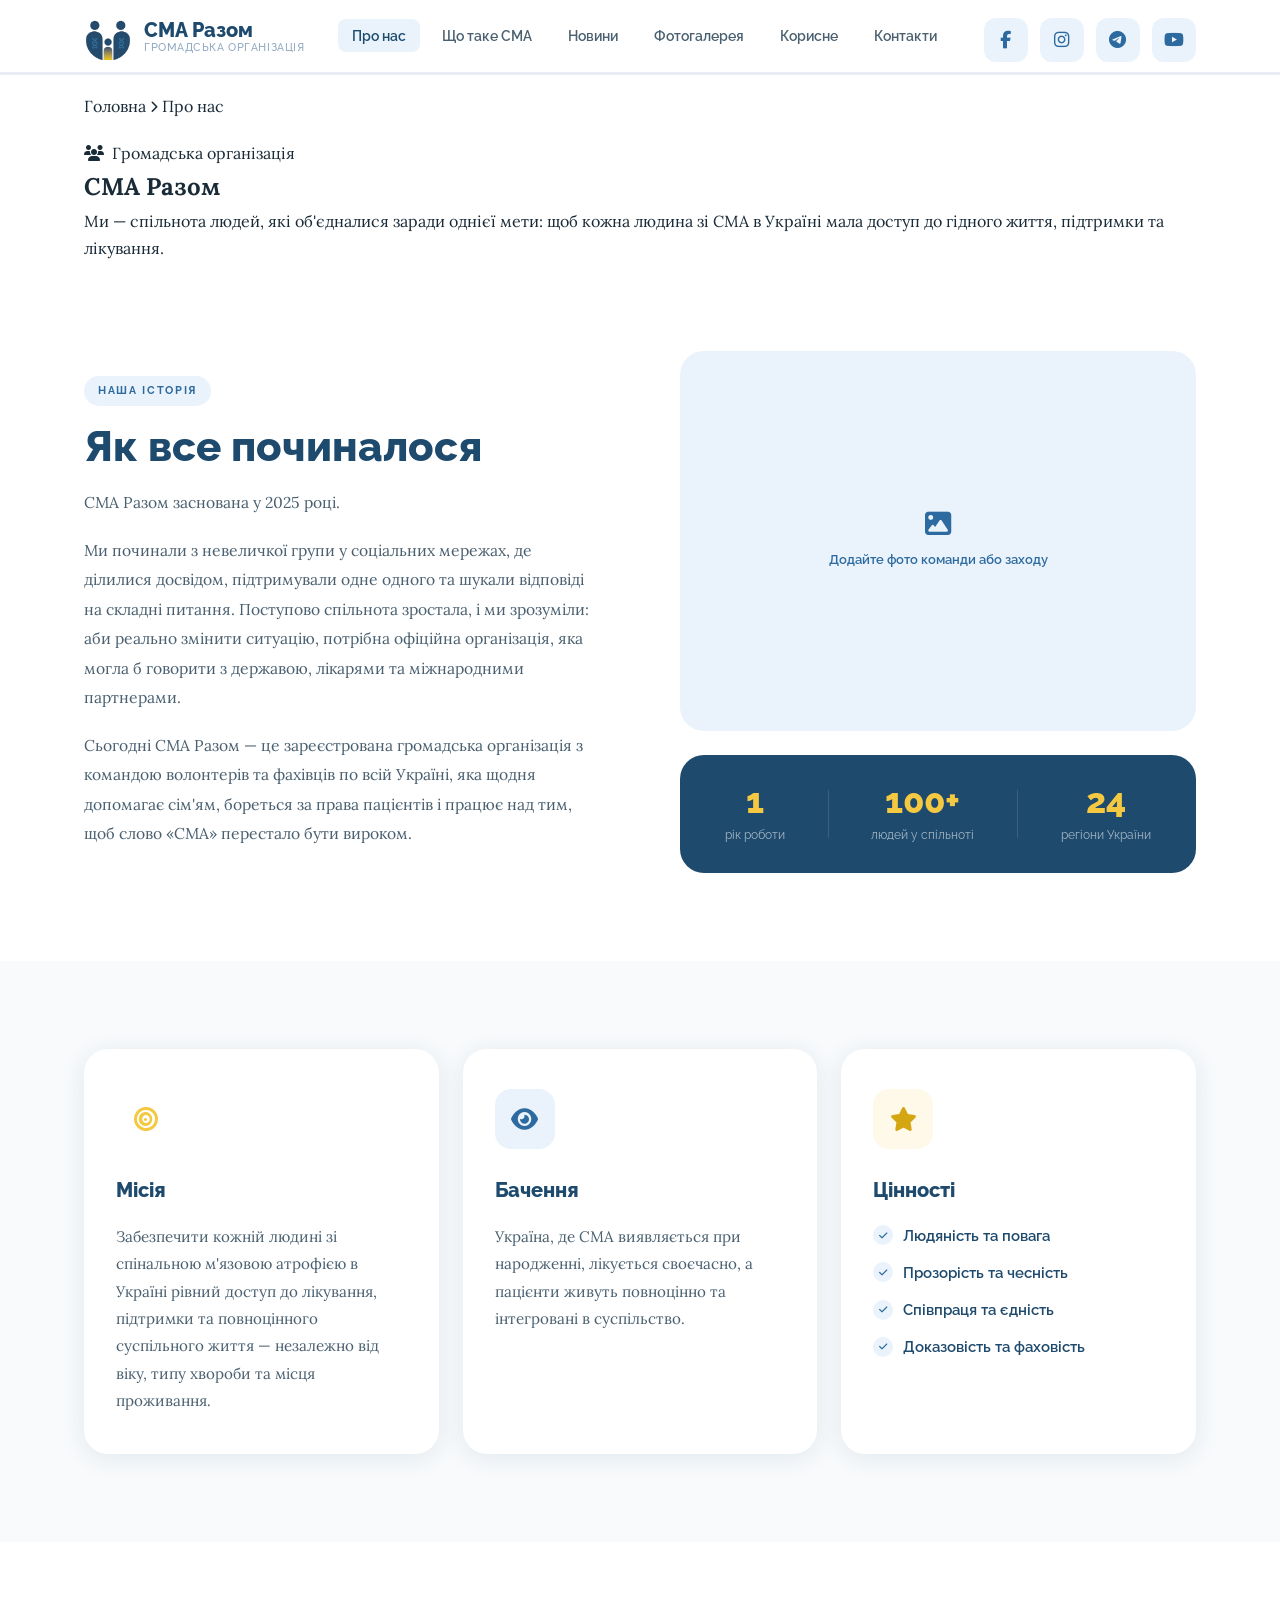
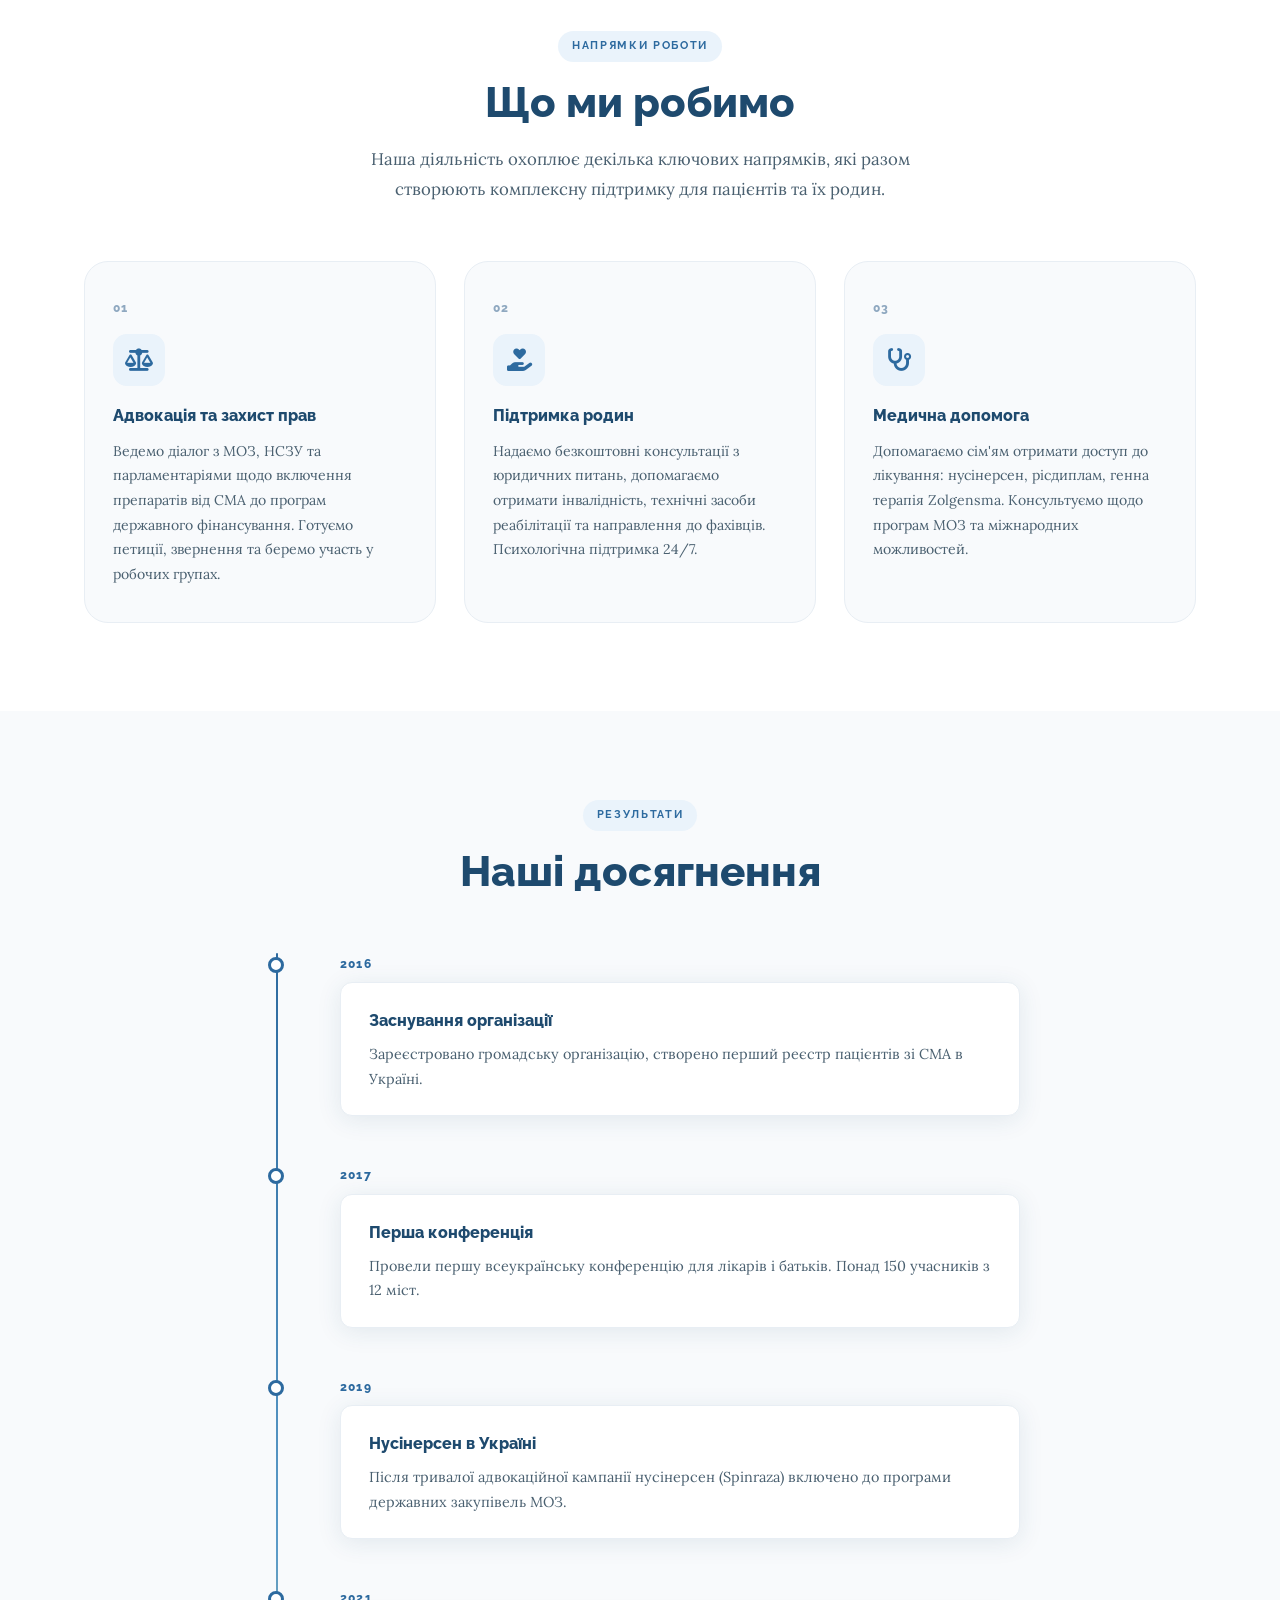
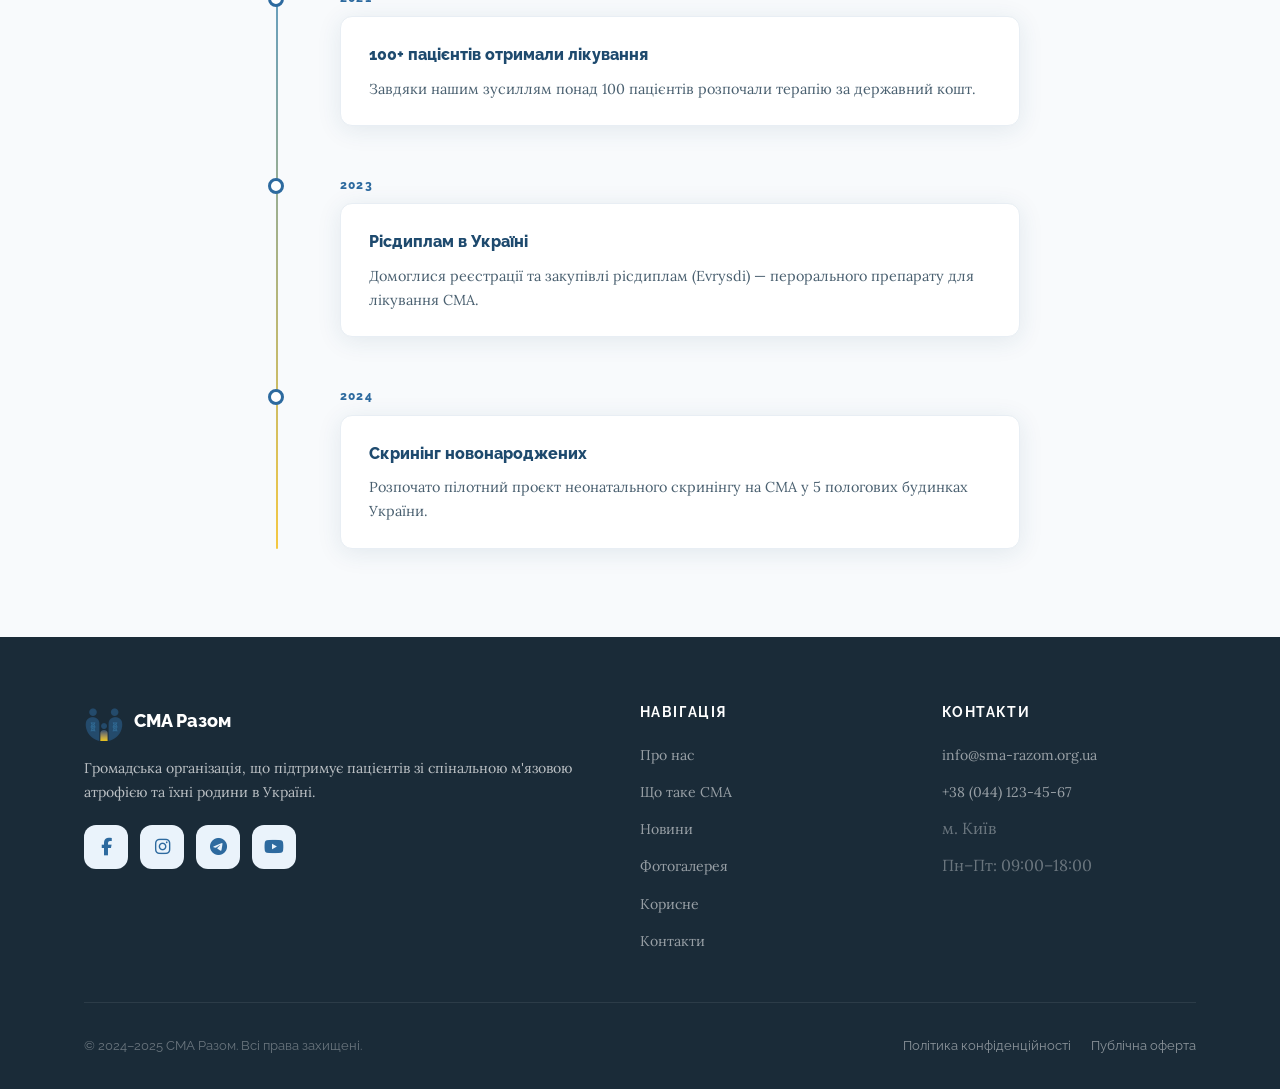
==== commit fde894c7: "Add files via upload" ====
--- a/about.html
+++ b/about.html
@@ -245,7 +245,7 @@
       </div>
     </section>
 
-    <!-- КОМАНДА -->
+    <!-- КОМАНДА 
     <section class="team-section">
       <div class="container">
         <div class="section-center" data-aos>
@@ -256,7 +256,7 @@
         <div class="team-grid">
           <div class="team-card" data-aos>
             <div class="team-card-photo">
-              <!-- <img src="images/team-1.jpg" alt="Ім'я Прізвище"> -->
+             <img src="images/team-1.jpg" alt="Ім'я Прізвище"> 
               👩
             </div>
             <div class="team-card-body">
@@ -312,7 +312,7 @@
       </div>
     </section>
 
-    <!-- ПАРТНЕРИ 
+     ПАРТНЕРИ 
          <section class="partners-section">
       <div class="container">
         <div class="section-center" data-aos>
